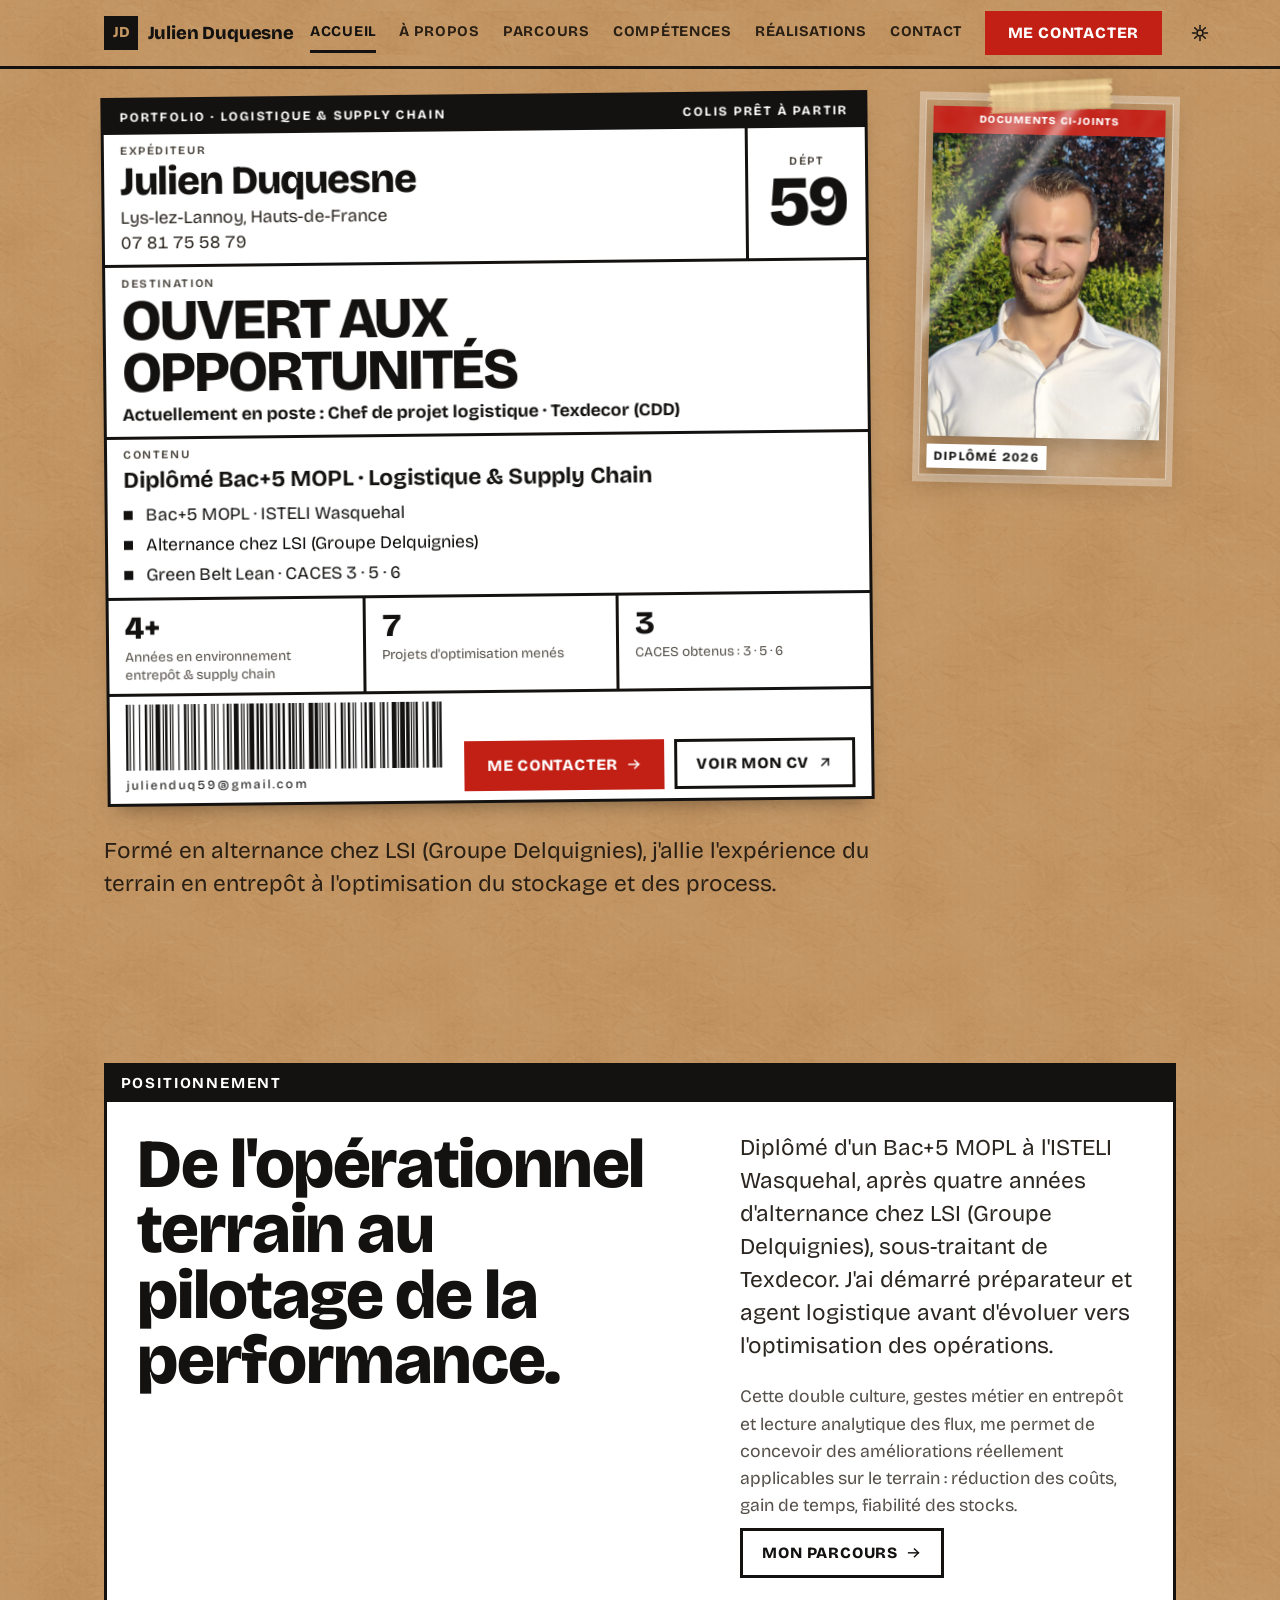
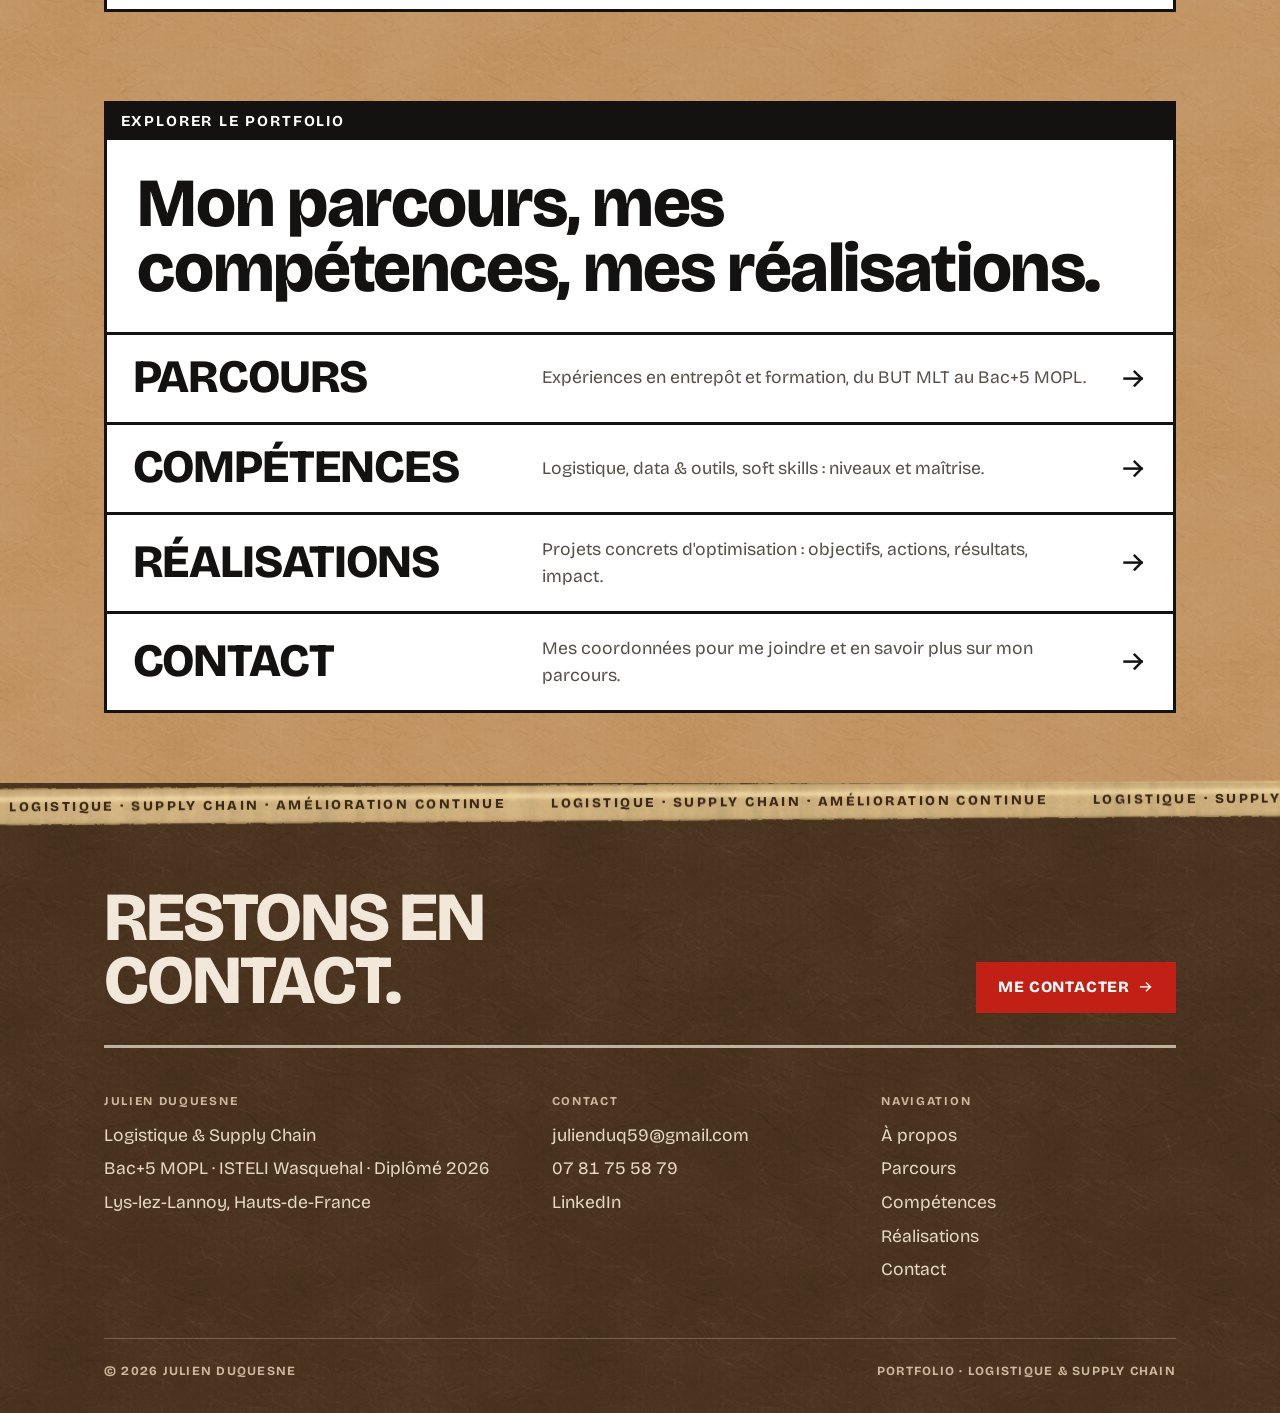
==== index.html @ 2afad587 "Force le rechargement du CSS et du JS pour la nouvelle version Co-Authored-By: Claude Opus 5.5 <nore" ====
<!DOCTYPE html>
<html lang="fr">
<head>
<meta charset="UTF-8" />
<meta name="viewport" content="width=device-width, initial-scale=1.0" />
<title>Julien Duquesne · Logistique & Supply Chain · Bac+5 MOPL</title>
<meta name="description" content="Portfolio de Julien Duquesne, diplômé Bac+5 MOPL en Logistique & Supply Chain. Optimisation des flux, des processus et de la performance logistique." />
<link rel="preload" href="assets/fonts/bricolage-grotesque-latin.woff2" as="font" type="font/woff2" crossorigin />
<link rel="icon" type="image/svg+xml" href="assets/favicon.svg" />
<meta property="og:type" content="website" />
<meta property="og:locale" content="fr_FR" />
<meta property="og:site_name" content="Julien Duquesne" />
<meta property="og:url" content="https://julienduq59.github.io/PortfolioDuquesneJulien/" />
<meta property="og:title" content="Julien Duquesne · Logistique & Supply Chain · Bac+5 MOPL" />
<meta property="og:description" content="Portfolio de Julien Duquesne, diplômé Bac+5 MOPL en Logistique & Supply Chain. Optimisation du stockage, des process et de la performance logistique." />
<meta property="og:image" content="https://julienduq59.github.io/PortfolioDuquesneJulien/assets/og-banner.png" />
<meta name="twitter:card" content="summary_large_image" />
<link rel="stylesheet" href="assets/styles.css?v=20261021" />
</head>
<body>

<template id="__bundler_thumbnail" data-bg-color="#262320">
  <svg viewBox="0 0 1200 800" xmlns="http://www.w3.org/2000/svg">
    <rect width="1200" height="800" fill="#262320" />
    <rect x="470" y="300" width="120" height="120" rx="10" fill="#c2673f" />
    <text x="530" y="392" font-family="Georgia, serif" font-size="78" fill="#262320" text-anchor="middle" font-weight="700">JD</text>
    <text x="620" y="392" font-family="Georgia, serif" font-size="86" fill="#f5f1ea" dominant-baseline="middle">Julien Duquesne</text>
    <text x="620" y="450" font-family="monospace" font-size="22" letter-spacing="6" fill="#c2673f">PORTFOLIO · SUPPLY CHAIN</text>
  </svg>
</template>

<header data-nav data-page="index"></header>

<!-- ===================== HERO : L'ÉTIQUETTE ===================== -->
<main data-screen-label="Accueil">
<section class="ship">
  <div class="container pad-top-nav">
    <div class="ship__stage">
      <div class="ship-label">
        <div class="ship-label__top"><span>Portfolio · Logistique &amp; Supply Chain</span><span>Colis prêt à partir</span></div>
        <div class="zone-row">
          <div class="zone">
            <p class="kicker kicker--plain">Expéditeur</p>
            <h1>Julien Duquesne</h1>
            <p class="from">Lys-lez-Lannoy, <span style="white-space:nowrap">Hauts-de-France</span><br><a href="tel:+33781755879">07 81 75 58 79</a></p>
          </div>
          <div class="zone route"><div><p class="kicker kicker--plain">Dépt</p><b>59</b></div></div>
        </div>
        <div class="zone">
          <p class="kicker kicker--plain">Destination</p>
          <p class="dest-big">Ouvert aux opportunités</p>
          <p class="dest-note">Actuellement en poste : Chef de projet logistique · Texdecor&nbsp;(CDD)</p>
        </div>
        <div class="zone">
          <p class="kicker kicker--plain">Contenu</p>
          <p class="ship-sub">Diplômé Bac+5 MOPL · Logistique &amp; Supply Chain</p>
          <ul class="contents">
            <li>Bac+5 MOPL · ISTELI Wasquehal</li>
            <li>Alternance chez LSI (Groupe Delquignies)</li>
            <li>Green Belt Lean · CACES 3 · 5 · 6</li>
          </ul>
        </div>
        <div class="zone-row zone-row--3">
          <div class="zone field"><b>4+</b><span>Années en environnement entrepôt &amp; supply chain</span></div>
          <div class="zone field"><b>7</b><span>Projets d'optimisation menés</span></div>
          <div class="zone field"><b>3</b><span>CACES obtenus&nbsp;:&nbsp;3&nbsp;·&nbsp;5&nbsp;·&nbsp;6</span></div>
        </div>
        <div class="zone code">
          <div><svg class="barcode" viewBox="0 0 79.8 18" preserveAspectRatio="none" role="img" aria-label="Code-barres Code 128 de l'adresse julienduq59@gmail.com"><path fill="currentColor" d="M0.00 0h0.60v18h-0.60zM0.90 0h0.30v18h-0.30zM1.80 0h0.30v18h-0.30zM3.30 0h0.30v18h-0.30zM4.80 0h0.60v18h-0.60zM6.00 0h0.30v18h-0.30zM6.60 0h0.30v18h-0.30zM7.50 0h1.20v18h-1.20zM9.30 0h0.30v18h-0.30zM9.90 0h0.60v18h-0.60zM11.10 0h0.30v18h-0.30zM11.70 0h0.30v18h-0.30zM13.20 0h0.30v18h-0.30zM14.70 0h0.60v18h-0.60zM15.60 0h0.30v18h-0.30zM16.50 0h0.30v18h-0.30zM17.10 0h0.60v18h-0.60zM18.30 0h0.30v18h-0.30zM19.80 0h0.60v18h-0.60zM21.60 0h0.30v18h-0.30zM22.20 0h0.30v18h-0.30zM23.10 0h0.30v18h-0.30zM24.60 0h0.30v18h-0.30zM25.50 0h0.60v18h-0.60zM26.40 0h0.30v18h-0.30zM27.30 0h1.20v18h-1.20zM29.10 0h0.30v18h-0.30zM29.70 0h0.30v18h-0.30zM30.60 0h0.30v18h-0.30zM31.20 0h1.20v18h-1.20zM33.00 0h0.60v18h-0.60zM33.90 0h0.90v18h-0.90zM35.40 0h0.30v18h-0.30zM36.30 0h0.90v18h-0.90zM37.80 0h0.30v18h-0.30zM38.40 0h0.60v18h-0.60zM39.60 0h0.60v18h-0.60zM41.10 0h0.60v18h-0.60zM42.00 0h0.60v18h-0.60zM42.90 0h0.30v18h-0.30zM43.80 0h0.60v18h-0.60zM44.70 0h0.30v18h-0.30zM46.20 0h1.20v18h-1.20zM47.70 0h0.90v18h-0.90zM48.90 0h0.30v18h-0.30zM49.50 0h0.30v18h-0.30zM50.40 0h0.30v18h-0.30zM51.00 0h0.60v18h-0.60zM52.80 0h0.30v18h-0.30zM54.30 0h0.60v18h-0.60zM55.20 0h0.30v18h-0.30zM56.10 0h0.60v18h-0.60zM57.30 0h0.30v18h-0.30zM57.90 0h0.30v18h-0.30zM59.40 0h0.30v18h-0.30zM60.30 0h0.60v18h-0.60zM61.50 0h0.90v18h-0.90zM62.70 0h0.30v18h-0.30zM64.20 0h0.30v18h-0.30zM64.80 0h0.60v18h-0.60zM66.00 0h0.30v18h-0.30zM67.20 0h1.20v18h-1.20zM68.70 0h0.30v18h-0.30zM69.30 0h1.20v18h-1.20zM70.80 0h0.90v18h-0.90zM72.00 0h0.30v18h-0.30zM72.60 0h0.30v18h-0.30zM73.20 0h0.60v18h-0.60zM75.00 0h0.30v18h-0.30zM75.90 0h0.60v18h-0.60zM77.40 0h0.90v18h-0.90zM78.60 0h0.30v18h-0.30zM79.20 0h0.60v18h-0.60z"/></svg><small><a href="mailto:julienduq59@gmail.com">julienduq59@gmail.com</a></small></div>
          <div class="code__actions">
            <a class="btn btn--primary" href="contact.html">Me contacter <span class="arrow">→</span></a>
            <a class="btn btn--ghost" href="assets/cv-julien-duquesne.pdf" target="_blank" rel="noopener" download="CV-Julien-Duquesne.pdf">Voir mon CV <span class="arrow">↗</span></a>
          </div>
        </div>
      </div>

      <figure class="pouch">
        <span class="pouch__tape" aria-hidden="true"></span>
        <image-slot id="photo-hero" shape="rect" src="assets/photo-julien.jpg"
          placeholder="Déposez votre photo professionnelle (portrait)"></image-slot>
        <figcaption>Diplômé 2026</figcaption>
      </figure>
    </div>

    <p class="ship__lede">
      Formé en alternance chez LSI (Groupe Delquignies), j'allie l'expérience du terrain
      en entrepôt à l'optimisation du stockage et des process.
    </p>
  </div>
</section>

<!-- ===================== POSITIONNEMENT ===================== -->
<section class="section">
  <div class="container">
    <div class="sheet">
    <p class="kicker">Positionnement</p>
    <div class="sheet__body grid-2 grid-2--asym" style="align-items:start;">
      <div>
        <h2 class="h2" style="max-width:16ch;">De l'opérationnel terrain au pilotage de la performance.</h2>
      </div>
      <div class="stack">
        <p class="lede">
          Diplômé d'un Bac+5 MOPL à l'ISTELI Wasquehal, après quatre années d'alternance chez LSI
          (Groupe Delquignies), sous-traitant de Texdecor. J'ai démarré préparateur et agent logistique
          avant d'évoluer vers l'optimisation des opérations.
        </p>
        <p class="muted">
          Cette double culture, gestes métier en entrepôt et lecture analytique des flux, me permet
          de concevoir des améliorations réellement applicables sur le terrain : réduction des coûts,
          gain de temps, fiabilité des stocks.
        </p>
        <a class="btn btn--ghost" href="a-propos.html" style="margin-top:0.5rem;">Mon parcours <span class="arrow">→</span></a>
      </div>
    </div>
    </div>
  </div>
</section>

<!-- ===================== DESTINATIONS ===================== -->
<section class="section" style="padding-top:0;">
  <div class="container">
    <div class="sheet">
    <p class="kicker">Explorer le portfolio</p>
    <div class="sheet__body">
      <h2 class="h2">Mon parcours, mes compétences, mes réalisations.</h2>
    </div>
    <nav class="dest-list" aria-label="Pages du portfolio">
      <a class="dest-row" href="parcours.html">
        <h3>Parcours</h3>
        <p>Expériences en entrepôt et formation, du BUT MLT au Bac+5 MOPL.</p>
        <span class="arrow">→</span>
      </a>
      <a class="dest-row" href="competences.html">
        <h3>Compétences</h3>
        <p>Logistique, data &amp; outils, soft skills : niveaux et maîtrise.</p>
        <span class="arrow">→</span>
      </a>
      <a class="dest-row" href="realisations.html">
        <h3>Réalisations</h3>
        <p>Projets concrets d'optimisation : objectifs, actions, résultats, impact.</p>
        <span class="arrow">→</span>
      </a>
      <a class="dest-row" href="contact.html">
        <h3>Contact</h3>
        <p>Mes coordonnées pour me joindre et en savoir plus sur mon parcours.</p>
        <span class="arrow">→</span>
      </a>
    </nav>
    </div>
  </div>
</section>
</main>

<footer data-footer></footer>

<script src="assets/image-slot.js?v=20261021"></script>
<script src="assets/site.js?v=20261021"></script>
</body>
</html>
---- assets/styles.css ----
/* =================================================================
   PORTFOLIO — JULIEN DUQUESNE
   Monde : l'étiquette d'expédition. Chaque page est une étiquette
   logistique collée sur du carton kraft : papier blanc, bord noir 3px,
   zones réglées, clés de champ en petites capitales, valeurs très grasses.
   Rouge d'expédition réservé à l'action. Thème sombre : le même carton
   sous l'éclairage de nuit ; les étiquettes restent du papier blanc.
   Typo : Bricolage Grotesque (auto-hébergée).
   ================================================================= */

@font-face {
  font-family: "Bricolage Grotesque";
  src: url("fonts/bricolage-grotesque-latin.woff2") format("woff2");
  font-weight: 400 800; font-style: normal; font-display: swap;
}

/* ---------- Jetons ---------- */
:root {
  /* Carton */
  --kraft:      #C29563;
  --kraft-2:    #B3844F;
  --kraft-deep: #4A3420;
  /* Papier de l'étiquette */
  --label:      #FFFFFF;
  /* Encre et texte, sur le carton par défaut */
  --ground:     var(--kraft);
  --ink:        #141210;
  --ink-soft:   #2A1F14;
  --muted:      #2A1F14;
  --line:       #141210;
  --line-soft:  rgb(20 18 16 / 0.28);
  --accent:     #141210;
  /* Action */
  --red:        #C21F15;
  --red-hover:  #9E170F;
  --on-red:     #FFFFFF;

  --font: "Bricolage Grotesque", "Helvetica Neue", Arial, sans-serif;
  --font-display: var(--font);
  --font-sans: var(--font);
  --font-mono: var(--font);

  --step--1: clamp(0.82rem, 0.8rem + 0.1vw, 0.9rem);
  --step-0:  clamp(1rem, 0.96rem + 0.2vw, 1.1rem);
  --step-1:  clamp(1.18rem, 1.08rem + 0.5vw, 1.42rem);
  --step-2:  clamp(1.45rem, 1.25rem + 1vw, 2rem);
  --step-3:  clamp(1.9rem, 1.5rem + 2vw, 2.9rem);
  --step-4:  clamp(2.4rem, 1.7rem + 3.4vw, 4.3rem);
  --step-5:  clamp(2.8rem, 1.8rem + 5vw, 5.8rem);

  --rule: 3px;
  --radius: 2px;
  --maxw: 1200px;
  --gutter: clamp(1.1rem, 5vw, 4rem);
  --nav-h: 66px;

  /* Alias utilisés par les styles en ligne des pages */
  --paper: var(--ground);
  --paper-2: var(--kraft-2);
  --surface: var(--label);
  --dark-bg: var(--kraft-deep);
  --dark-ink: #F2E8DA;
  --dark-muted: #CBB89D;
  --dark-line: rgb(242 232 218 / 0.45);
}

/* Carton foncé : bandes sombres, pied de page, thème sombre */
:root[data-theme="dark"],
.section--dark,
.footer {
  --ground:    var(--kraft-deep);
  --ink:       #F2E8DA;
  --ink-soft:  #E6D8C3;
  --muted:     #CBB89D;
  --line:      rgb(242 232 218 / 0.7);
  --line-soft: rgb(242 232 218 / 0.25);
  --accent:    #F2E8DA;
  --paper: var(--ground);
}
:root[data-theme="dark"] { --kraft: #2A2016; --kraft-2: #231A11; --kraft-deep: #17110B; --ground: var(--kraft); }

/* Papier : tout ce qui est une étiquette reprend l'encre noire, quel que soit le carton */
.card, .ship-label, .xp, .timeline, .dest-list, .label-table, .page-label, .copy-btn {
  --ink:       #141210;
  --ink-soft:  #2B2620;
  --muted:     #555049;
  --line:      #141210;
  --line-soft: rgb(20 18 16 / 0.22);
  --accent:    var(--red);
  color: var(--ink);
}

/* ---------- Base ---------- */
*, *::before, *::after { box-sizing: border-box; }
* { margin: 0; }
html { -webkit-text-size-adjust: 100%; scroll-behavior: smooth; overflow-x: clip; }
body {
  font-family: var(--font);
  font-size: var(--step-0);
  line-height: 1.55;
  color: var(--ink);
  background: url("materiaux/kraft-fibres.png") 0 0 / 512px 512px, var(--ground);
  background-blend-mode: soft-light;
  -webkit-font-smoothing: antialiased;
  font-variant-numeric: tabular-nums;
}
img, svg, video { display: block; max-width: 100%; }
a { color: inherit; text-decoration: none; text-underline-offset: 0.18em; }
button { font: inherit; cursor: pointer; background: none; border: 0; color: inherit; padding: 0; }
ul, ol { list-style: none; padding: 0; }
::selection { background: #141210; color: #FFFFFF; }
.sr-only { position: absolute; width: 1px; height: 1px; padding: 0; margin: -1px; overflow: hidden; clip: rect(0 0 0 0); white-space: nowrap; border: 0; }

.skip-link {
  position: fixed; top: 1rem; left: 1rem; z-index: 9999;
  transform: translateY(calc(-100% - 2rem));
  background: var(--red); color: var(--on-red); font-weight: 700; letter-spacing: 0.04em; text-transform: uppercase;
  padding: 0.6em 1.2em; transition: transform .2s;
}
.skip-link:focus { transform: none; }

/* ---------- Mise en page ---------- */
.container { width: 100%; max-width: var(--maxw); margin-inline: auto; padding-inline: var(--gutter); }
.section { padding-block: clamp(3rem, 7vw, 6rem); }
.section--tight { padding-block: clamp(2rem, 4vw, 3rem); }
.section--dark, .footer, .nav, .nav__links {
  background: url("materiaux/kraft-fibres.png") 0 0 / 512px 512px, var(--ground);
  background-blend-mode: soft-light;
}
.section--dark { color: var(--ink); }
.pad-top-nav { padding-top: calc(var(--nav-h) + clamp(1.2rem, 3vw, 2.4rem)); }
.grid-2 { display: grid; grid-template-columns: 1fr 1fr; gap: clamp(1.6rem, 4.5vw, 4rem); }
.grid-2--asym { grid-template-columns: 1.15fr 0.85fr; }
.grid-3 { display: grid; grid-template-columns: repeat(3, 1fr); gap: 1.4rem; }
.grid-4 { display: grid; grid-template-columns: repeat(4, 1fr); gap: 1.2rem; }
@media (max-width: 980px) { .grid-4 { grid-template-columns: repeat(2, 1fr); } }
@media (max-width: 880px) { .grid-2, .grid-2--asym { grid-template-columns: 1fr; } }
@media (max-width: 820px) { .grid-3 { grid-template-columns: 1fr; } }
@media (max-width: 560px) { .grid-4 { grid-template-columns: 1fr; } }
.stack > * + * { margin-top: 1.3rem; }
.stack-sm > * + * { margin-top: 0.85rem; }
.eyebrow-row { display: flex; align-items: center; gap: 1rem; flex-wrap: wrap; }
.divider { height: var(--rule); background: var(--line); border: 0; }
.card-grid { display: grid; gap: 1.2rem; }
.card-grid--2 { grid-template-columns: repeat(2, 1fr); }
.card-grid--3 { grid-template-columns: repeat(3, 1fr); }
@media (max-width: 820px) { .card-grid--3 { grid-template-columns: 1fr; } }
@media (max-width: 680px) { .card-grid--2 { grid-template-columns: 1fr; } }
.project-split { display: grid; grid-template-columns: 1.25fr 0.75fr; gap: clamp(1.6rem, 4vw, 2.8rem); margin-top: 1.6rem; align-items: start; }
@media (max-width: 760px) { .project-split { grid-template-columns: 1fr; } }

/* ---------- Typographie ---------- */
h1, h2, h3, h4 { font-family: var(--font); font-weight: 800; line-height: 0.98; letter-spacing: -0.02em; text-wrap: balance; }
.display { font-size: var(--step-5); text-transform: uppercase; line-height: 0.9; letter-spacing: -0.03em; }
.h2 { font-size: var(--step-4); line-height: 0.95; }
.h3 { font-size: var(--step-3); }
.h4 { font-size: var(--step-2); line-height: 1.05; letter-spacing: -0.015em; }
.lede { font-size: var(--step-1); line-height: 1.45; color: var(--ink-soft); max-width: 56ch; }
.muted { color: var(--muted); }
p { max-width: 70ch; }
.serif-num { font-family: var(--font); }
.ghost-word { display: none !important; }

/* Bandeau d'étiquette : barre noire pleine largeur (« PRIORITAIRE »), libellé en capitales blanches */
.kicker {
  display: flex; align-items: center; justify-content: space-between; gap: 0.3rem 1.2rem; flex-wrap: wrap;
  width: 100%; max-width: none;
  background: #141210; color: #FFFFFF;
  padding: 0.5rem 0.85rem;
  margin-bottom: clamp(1.4rem, 3vw, 2.1rem);
  font-weight: 700; font-size: 0.95rem; letter-spacing: 0.12em; text-transform: uppercase; line-height: 1.3;
}
.kicker strong { font-weight: 800; }
.kicker span { font-weight: 600; font-size: 0.85em; opacity: 0.85; }
:root[data-theme="dark"] .kicker:not(.kicker--plain), .section--dark .kicker:not(.kicker--plain), .footer .kicker { background: #F2E8DA; color: #141210; }
/* Clé de champ : petites capitales grises, comme « EXPÉDITEUR » sur une étiquette */
.kicker--plain {
  display: block; width: auto; background: none !important; color: var(--muted) !important;
  padding: 0; margin-bottom: 0.25rem;
  font-size: 0.72rem; font-weight: 700; letter-spacing: 0.14em;
}
.section-head { display: flex; flex-direction: column; gap: 0.9rem; margin-bottom: clamp(2rem, 4.5vw, 3.2rem); }
.section-head .h2 { max-width: 20ch; }
.section-head > .kicker:only-child { margin-bottom: 0; }

/* Étiquette de section : papier blanc, bord noir, barre d'en-tête, zones réglées */
.sheet {
  --pad: clamp(1.1rem, 2.8vw, 1.9rem);
  --ink: #141210; --ink-soft: #2B2620; --muted: #555049; --line: #141210; --line-soft: rgb(20 18 16 / 0.22); --accent: var(--red);
  background: var(--label); color: var(--ink); border: var(--rule) solid #141210;
}
.sheet > .kicker { margin: 0; background: #141210 !important; color: #FFFFFF !important; }
.sheet__body { padding: var(--pad); }
.sheet > .dest-list, .sheet > .timeline { border: 0; border-top: var(--rule) solid #141210; }
.sheet__cells { gap: var(--rule) !important; background: #141210; border-top: var(--rule) solid #141210; }
.sheet__cells > .card { border: 0 !important; }
.sheet__foot { display: flex; align-items: center; justify-content: space-between; flex-wrap: wrap; gap: 1rem; padding: var(--pad); border-top: var(--rule) solid #141210; }
/* Grille d'étiquette : cellules séparées par des filets, sans espaces */
.sheet-grid { gap: var(--rule) !important; background: #141210; border: var(--rule) solid #141210; }
.sheet-grid > .card { border: 0 !important; }
.sheet .muted, .sheet .lede { color: var(--muted); }
.sheet .lede { color: var(--ink-soft); }
.sheet .chip--accent { background: #141210 !important; color: #FFFFFF !important; border-color: #141210 !important; }
.sheet .lvl i { border-color: #141210; }
.sheet .lvl i.on { background: #141210; }

/* En-tête de page : une étiquette avec le titre */
.page-label {
  background: var(--label); border: var(--rule) solid var(--line);
  padding: clamp(1rem, 2.6vw, 1.6rem) clamp(1rem, 2.6vw, 1.8rem);
  max-width: 54rem;
}
.page-label .display { margin-top: 0 !important; max-width: none !important; }
.page-label .lede { margin-top: 0.9rem !important; padding-top: 0.9rem; border-top: var(--rule) solid var(--line); max-width: none; }
section.section.pad-top-nav { padding-bottom: clamp(1.6rem, 4vw, 2.6rem); }
section.section.pad-top-nav + .section { padding-top: clamp(1.4rem, 3.5vw, 2.6rem) !important; }

/* ---------- Boutons ---------- */
.btn {
  display: inline-flex; align-items: center; justify-content: center; gap: 0.5em;
  min-height: 48px; padding: 0.65em 1.25em;
  font-weight: 800; font-size: 0.98rem; letter-spacing: 0.05em; text-transform: uppercase;
  border: var(--rule) solid transparent; border-radius: 0; white-space: nowrap;
  transition: background .18s, color .18s, border-color .18s;
}
.btn--primary { background: var(--red); border-color: var(--red); color: var(--on-red); }
.btn--primary:hover { background: var(--red-hover); border-color: var(--red-hover); }
.btn--ghost { border-color: var(--ink); color: var(--ink); background: transparent; }
.btn--ghost:hover { background: var(--ink); color: var(--ground); }
.card .btn--ghost:hover, .ship-label .btn--ghost:hover { color: #FFFFFF; }
.arrow { display: inline-flex; }
.arrow svg { width: 1em; height: 1em; transition: transform .18s; }
.btn:hover .arrow svg, a:hover > .arrow svg { transform: translateX(3px); }

/* ---------- Navigation ---------- */
.nav { position: fixed; inset: 0 0 auto 0; z-index: 100; border-bottom: var(--rule) solid var(--line); }
.nav__inner { display: flex; align-items: center; justify-content: space-between; gap: 1rem; height: var(--nav-h); }
.nav__brand { display: flex; align-items: center; gap: 0.6rem; font-weight: 800; font-size: 1.15rem; letter-spacing: -0.01em; white-space: nowrap; min-height: 44px; }
.nav__brand .mark { width: 34px; height: 34px; display: grid; place-items: center; background: var(--ink); color: var(--ground); font-weight: 800; font-size: 0.95rem; letter-spacing: 0; }
.nav__links { display: flex; align-items: center; gap: clamp(0.8rem, 1.8vw, 1.7rem); }
.nav__link { white-space: nowrap; font-weight: 700; font-size: 0.92rem; letter-spacing: 0.05em; text-transform: uppercase; padding: 0.45rem 0; border-bottom: var(--rule) solid transparent; color: var(--ink-soft); }
.nav__link:hover { color: var(--ink); border-bottom-color: var(--line-soft); }
.nav__link.is-active { color: var(--ink); border-bottom-color: var(--ink); }
.nav__cta { min-height: 42px; padding-block: 0.45em; }
.nav__actions { display: flex; align-items: center; gap: 0.3rem; }
.nav__theme-toggle { width: 44px; height: 44px; display: grid; place-items: center; color: var(--ink); position: relative; }
.nav__theme-toggle:hover { background: var(--line-soft); }
.nav__theme-toggle .icon-sun, .nav__theme-toggle .icon-moon { position: absolute; }
.nav__theme-toggle .icon-moon { opacity: 0; }
.nav__theme-toggle.is-dark .icon-sun { opacity: 0; }
.nav__theme-toggle.is-dark .icon-moon { opacity: 1; }
.nav__burger { display: none; width: 44px; height: 44px; align-items: center; justify-content: center; flex-direction: column; gap: 5px; }
.nav__burger span { width: 22px; height: 3px; background: var(--ink); transition: transform .2s, opacity .2s; }
.nav.is-open .nav__burger span:nth-child(1) { transform: translateY(8px) rotate(45deg); }
.nav.is-open .nav__burger span:nth-child(2) { opacity: 0; }
.nav.is-open .nav__burger span:nth-child(3) { transform: translateY(-8px) rotate(-45deg); }
@media (max-width: 1024px) {
  .nav__burger { display: flex; }
  .nav__links {
    position: fixed; inset: var(--nav-h) 0 auto 0;
    flex-direction: column; align-items: stretch; gap: 0;
    border-bottom: var(--rule) solid var(--line);
    padding: 0.3rem var(--gutter) 1.4rem;
    max-height: calc(100vh - var(--nav-h)); overflow-y: auto;
    opacity: 0; visibility: hidden; transform: translateY(-6px);
    transition: opacity .2s, transform .2s, visibility 0s .2s;
  }
  .nav.is-open .nav__links { opacity: 1; visibility: visible; transform: none; transition: opacity .2s, transform .2s; }
  .nav__link { font-size: 1.35rem; letter-spacing: 0.02em; padding: 0.8rem 0; border-bottom: 1px solid var(--line-soft); }
  .nav__link.is-active { border-bottom: var(--rule) solid var(--ink); }
  .nav__cta { margin-top: 1rem; }
}

/* ---------- Étiquette d'accueil ---------- */
.ship .pad-top-nav { padding-top: calc(var(--nav-h) + clamp(0.9rem, 2.2vw, 1.8rem)); }
.ship { padding-bottom: clamp(2.4rem, 6vw, 4.5rem); }
.ship__stage { display: grid; grid-template-columns: minmax(0, 1fr) clamp(200px, 22vw, 260px); gap: clamp(1.4rem, 3.5vw, 2.8rem); align-items: start; }
@media (max-width: 860px) { .ship__stage { grid-template-columns: 1fr; } }
.ship-label {
  background: var(--label); border: var(--rule) solid var(--line);
  transform: rotate(-0.6deg);
  box-shadow: 0 12px 18px -10px rgb(0 0 0 / 0.35);
  animation: label-apply .55s cubic-bezier(.16, 1, .3, 1) both;
}
@keyframes label-apply { from { transform: translateY(-10px) rotate(-2.4deg); box-shadow: 0 26px 30px -14px rgb(0 0 0 / 0.4); } }
.ship-label__top { display: flex; justify-content: space-between; gap: 0.6rem 1rem; flex-wrap: wrap; text-wrap: balance; background: #141210; color: #FFFFFF; padding: 0.45rem 1rem; font-weight: 700; font-size: 0.8rem; letter-spacing: 0.14em; text-transform: uppercase; }
.zone { padding: 0.55rem 1rem; border-bottom: var(--rule) solid var(--line); min-width: 0; }
.zone:last-child { border-bottom: 0; }
.zone-row { display: grid; grid-template-columns: minmax(0, 1fr) auto; border-bottom: var(--rule) solid var(--line); }
.zone-row > .zone { border-bottom: 0; }
.zone-row > .zone + .zone { border-left: var(--rule) solid var(--line); }
.zone-row--3 { grid-template-columns: repeat(3, minmax(0, 1fr)); }
.ship-label h1 { font-size: clamp(1.6rem, 1.1rem + 2vw, 2.5rem); letter-spacing: -0.025em; }
.ship-label .from { margin-top: 0.3rem; color: var(--ink-soft); line-height: 1.4; }
.ship-label .from a:hover { text-decoration: underline; }
.route { display: grid; place-items: center; text-align: center; min-width: 7.5rem; }
.route b { display: block; font-size: clamp(2.8rem, 2rem + 3vw, 4.4rem); font-weight: 800; line-height: 0.85; letter-spacing: -0.04em; }
.dest-big { font-size: clamp(2.1rem, 1.1rem + 3.2vw, 3.6rem); font-weight: 800; line-height: 0.9; letter-spacing: -0.035em; text-transform: uppercase; margin-top: 0.2rem; max-width: none; text-wrap: balance; }
.dest-note { margin-top: 0.35rem; font-weight: 700; font-size: var(--step-0); line-height: 1.3; max-width: none; }
.ship-sub { font-weight: 700; font-size: var(--step-1); line-height: 1.25; max-width: none; }
.contents { margin-top: 0.4rem; display: grid; gap: 0.15rem; }
.contents li { display: grid; grid-template-columns: 0.9rem minmax(0, 1fr); align-items: baseline; gap: 0.5rem; }
.contents li::before { content: ""; width: 0.55rem; height: 0.55rem; background: #141210; transform: translateY(-0.05rem); }
.field b { display: block; font-size: var(--step-2); font-weight: 800; line-height: 1; letter-spacing: -0.03em; margin-top: 0.2rem; }
.field span { display: block; text-wrap: balance; font-size: 0.85rem; line-height: 1.3; color: var(--muted); margin-top: 0.3rem; }
.code { display: grid; grid-template-columns: minmax(0, 1fr) auto; gap: 1rem 1.4rem; align-items: end; }
.barcode { width: 100%; max-width: 340px; height: 66px; color: #141210; }
.code small { display: block; font-size: 0.78rem; letter-spacing: 0.16em; margin-top: 0.3rem; }
.code__actions { display: flex; flex-wrap: wrap; gap: 0.6rem; }
@media (max-width: 640px) {
  .zone { padding: 0.65rem 0.8rem; }
  .route { min-width: 4.6rem; }
  .route b { font-size: 2.6rem; }
  .field b { font-size: 1.6rem; }
  .field span { font-size: 0.72rem; }
  .ship-label__top span + span { display: none; }
  .ship-label__top { letter-spacing: 0.08em; font-size: 0.72rem; }
  .ship-label { display: flex; flex-direction: column; }
  .ship-label > .ship-label__top { order: 0; }
  .ship-label > .zone-row:not(.zone-row--3) { order: 1; }
  .ship-label > .zone:has(.dest-big) { order: 2; }
  .ship-label > .code { order: 3; border-bottom: var(--rule) solid var(--line); }
  .ship-label > .zone:has(.contents) { order: 4; }
  .ship-label > .zone-row--3 { order: 5; border-bottom: 0; }
  .code { grid-template-columns: 1fr; }
  .barcode { height: 48px; }
}
.ship__lede { margin-top: clamp(1.4rem, 3vw, 2rem); font-size: var(--step-1); line-height: 1.45; color: var(--ink-soft); max-width: 52ch; }

/* Pochette transparente « Documents ci-joints » */
.pouch {
  position: relative; transform: rotate(1.2deg);
  padding: 2.1rem 0.85rem 0.85rem;
  filter: drop-shadow(0 8px 10px rgb(0 0 0 / 0.28));
}
/* film plastique transparent posé par-dessus la photo */
.pouch::after { content: ""; position: absolute; inset: 0; z-index: 2; pointer-events: none; background: url("materiaux/pochette.png") center / 100% 100% no-repeat; }
/* morceau d'adhésif qui tient la pochette sur le carton */
.pouch__tape { position: absolute; z-index: 3; top: -14px; left: 50%; width: 130px; height: 32px; margin-left: -65px; transform: rotate(-4deg); background: url("materiaux/adhesif.png") center / 100% 100% no-repeat; pointer-events: none; }
.pouch::before { content: "Documents ci-joints"; position: absolute; z-index: 1; inset: 0.85rem 0.85rem auto; padding: 0.35rem 0; text-align: center; background: var(--red); color: #FFFFFF; font-size: 0.66rem; font-weight: 800; letter-spacing: 0.1em; text-transform: uppercase; white-space: nowrap; }
.pouch image-slot { display: block; width: 100%; aspect-ratio: 3 / 4; height: auto !important; }
.pouch figcaption { display: inline-block; margin-top: 0.5rem; background: #FFFFFF; padding: 0.15rem 0.45rem; font-size: 0.78rem; font-weight: 800; letter-spacing: 0.1em; text-transform: uppercase; color: #141210; }
@media (max-width: 860px) { .pouch { max-width: 280px; } }

/* ---------- Bordereau (liste des destinations) ---------- */
.dest-list { background: var(--label); border: var(--rule) solid var(--line); }
.dest-row {
  display: grid; grid-template-columns: minmax(0, 0.9fr) minmax(0, 1.3fr) auto; gap: 0.6rem 1.8rem; align-items: center;
  padding: clamp(0.9rem, 2.2vw, 1.3rem) clamp(1rem, 2.4vw, 1.6rem);
  border-bottom: var(--rule) solid var(--line); transition: background .15s;
}
.dest-row:last-child { border-bottom: 0; }
.dest-row h3 { font-size: var(--step-3); text-transform: uppercase; letter-spacing: -0.025em; }
.dest-row p { color: var(--muted); }
.dest-row .arrow svg { width: 1.7rem; height: 1.7rem; }
.dest-row:hover { background: #F4EEE4; }
.dest-row:hover h3 { color: var(--red); }
@media (max-width: 680px) { .dest-row { grid-template-columns: 1fr auto; } .dest-row p { grid-column: 1 / -1; grid-row: 2; } }

/* ---------- Étiquettes de contenu (cartes) ---------- */
.card {
  background: var(--label) !important;
  border: var(--rule) solid var(--line) !important;
  border-radius: 0;
  padding: clamp(1.1rem, 2.6vw, 1.7rem) !important;
}
.card--hover { transition: transform .15s; }
.card--hover:hover { transform: translateY(-2px); }
.card--hover:hover h3 { color: var(--red); }

/* ---------- Bordereaux d'expérience (parcours) ---------- */
.xp-board { display: grid; gap: clamp(1rem, 2.4vw, 1.6rem); }
.xp { background: var(--label); border: var(--rule) solid var(--line); }
.xp__row {
  display: grid; grid-template-columns: auto minmax(0, 1fr) auto; gap: 0.6rem clamp(1rem, 2.6vw, 1.8rem); align-items: center;
  padding: clamp(0.9rem, 2.2vw, 1.3rem) clamp(1rem, 2.4vw, 1.6rem);
  border-bottom: var(--rule) solid var(--line);
}
.xp__title { font-size: var(--step-3); text-transform: uppercase; letter-spacing: -0.025em; line-height: 0.95; }
.xp__via { font-weight: 700; font-size: 0.95rem; letter-spacing: 0.06em; text-transform: uppercase; color: var(--muted); margin-top: 0.35rem; }
.xp__detail { padding: clamp(0.9rem, 2.2vw, 1.3rem) clamp(1rem, 2.4vw, 1.6rem) clamp(1rem, 2.4vw, 1.5rem); }
.xp__list { margin-top: 0.5rem; display: grid; gap: 0.5rem; max-width: 76ch; }
.xp__list li, .xp__text { color: var(--ink-soft); }
@media (max-width: 760px) { .xp__row { grid-template-columns: 1fr auto; } .xp__row .xp__dest { grid-column: 1 / -1; grid-row: 2; } }
/* Type de contrat : service de transport, couleur constante */
.line-badge { font-weight: 800; font-size: 0.85rem; letter-spacing: 0.08em; text-transform: uppercase; padding: 0.35rem 0.7rem; white-space: nowrap; justify-self: end; }
.line-badge { border: 2px solid #141210; }
.line-badge--cdd { background: #141210; color: #FFFFFF; }
.line-badge--alternance { background: #FFFFFF; color: #141210; }
.line-badge--stage { background: #C29563; color: #141210; }
.line-badge--interim { background: #FFFFFF; color: #141210; border-style: dashed; }
.xp__row:last-child { border-bottom: 0; }

/* ---------- Bordereau de formation (frise) ---------- */
.timeline { background: var(--label); border: var(--rule) solid var(--line); }
.tl-item {
  display: grid; grid-template-columns: 10rem minmax(0, 1fr); column-gap: clamp(1rem, 2.6vw, 1.8rem);
  padding: clamp(0.9rem, 2.2vw, 1.3rem) clamp(1rem, 2.4vw, 1.6rem);
  border-bottom: var(--rule) solid var(--line);
}
.tl-item:last-child { border-bottom: 0; }
.tl-item > * { grid-column: 2; }
.tl-item > .tl-date { grid-column: 1; grid-row: 1 / span 6; align-self: start; }
@media (max-width: 640px) { .tl-item { grid-template-columns: 1fr; } .tl-item > .tl-date { grid-row: auto; justify-self: start; margin-bottom: 0.45rem; } }
.tl-date {
  display: inline-block; justify-self: start; white-space: nowrap;
  background: #141210; color: #FFFFFF;
  font-weight: 800; font-size: 0.92rem; letter-spacing: 0.06em; text-transform: uppercase; line-height: 1.3;
  padding: 0.3rem 0.6rem;
}
.tl-title { font-size: var(--step-2); }
.tl-org { font-weight: 700; font-size: 0.95rem; letter-spacing: 0.06em; text-transform: uppercase; color: var(--muted); margin-top: 0.3rem; }
.tl-body { margin-top: 0.55rem; color: var(--ink-soft); max-width: 64ch; }
.tl-tags { display: flex; flex-wrap: wrap; gap: 0.4rem; margin-top: 0.9rem; }
.tl-item .btn { justify-self: start; }

/* ---------- Mentions (pastilles) ---------- */
.chip {
  display: inline-flex; align-items: center;
  font-weight: 700; font-size: 0.8rem; letter-spacing: 0.06em; text-transform: uppercase; line-height: 1.2;
  padding: 0.28em 0.55em; border: 2px solid var(--ink); color: var(--ink); background: transparent;
}
.chip--accent { background: var(--ink); color: var(--label); }
:root[data-theme="dark"] .chip--accent, .section--dark .chip--accent { color: var(--ground); }
:is(.card, .xp, .timeline) .chip--accent { background: #141210 !important; color: #FFFFFF !important; border-color: #141210 !important; }

/* ---------- Chiffres ---------- */
.kpi { display: flex; align-items: center; gap: 1rem; }
.kpi__num { display: inline-flex; align-items: baseline; font-weight: 800; font-size: var(--step-4); line-height: 1; letter-spacing: -0.04em; color: var(--ink); }
.kpi__num .suffix { font-size: 0.55em; margin-left: 0.05em; }
.kpi__label { font-weight: 700; font-size: 0.9rem; letter-spacing: 0.06em; text-transform: uppercase; color: var(--muted); max-width: 22ch; line-height: 1.25; }

/* ---------- Compétences : cases à cocher du bordereau ---------- */
.skill-cat { display: grid; grid-template-columns: repeat(3, 1fr); gap: clamp(1rem, 2.4vw, 1.6rem); }
@media (max-width: 900px) { .skill-cat { grid-template-columns: 1fr; } }
.domain-head { display: block; margin: calc(-1 * clamp(1.1rem, 2.6vw, 1.7rem)) calc(-1 * clamp(1.1rem, 2.6vw, 1.7rem)) 0.9rem; padding: 0.7rem clamp(1.1rem, 2.6vw, 1.7rem); border-bottom: var(--rule) solid var(--line); }
.domain-head .num { display: none; }
.domain-head h2 { font-size: var(--step-2); text-transform: uppercase; letter-spacing: -0.02em; }
.skill-line { display: flex; align-items: center; justify-content: space-between; gap: 1rem; padding: 0.65rem 0; border-bottom: 1px solid var(--line-soft); }
.skill-line:last-child { border-bottom: 0; padding-bottom: 0; }
.skill-line__name { font-weight: 600; }
.lvl { display: inline-flex; gap: 3px; flex: 0 0 auto; }
.lvl i { width: 13px; height: 13px; border: 2px solid var(--ink); }
.lvl i.on { background: var(--ink); }
.tool-group { margin-bottom: 1.4rem; }
.tool-group:last-child { margin-bottom: 0; }
.tool-group > span { display: block; font-weight: 700; font-size: 0.75rem; letter-spacing: 0.14em; text-transform: uppercase; color: var(--muted); margin-bottom: 0.5rem; }

/* ---------- Contact ---------- */
.contact-split { display: grid; grid-template-columns: 1.1fr 0.9fr; }
@media (max-width: 720px) { .contact-split { grid-template-columns: 1fr; } }
.contact-row { display: flex; flex-direction: column; gap: 0.2rem; padding: 1rem 0; border-bottom: var(--rule) solid var(--line); }
.contact-row:first-child { padding-top: 0; }
.contact-row:last-child { border-bottom: 0; padding-bottom: 0; }
.contact-row__label { font-weight: 700; font-size: 0.72rem; letter-spacing: 0.14em; text-transform: uppercase; color: var(--muted); }
.contact-row__value { font-weight: 800; font-size: var(--step-2); line-height: 1.05; letter-spacing: -0.02em; }
a.contact-row:hover .contact-row__value { color: var(--red); }
.contact-copywrap { position: relative; }
.contact-copywrap > .contact-row { padding-right: 3.4rem; }
.contact-copywrap:not(:first-child) > .contact-row { padding-top: 1rem; }
.contact-copywrap .copy-btn { position: absolute; right: 0; top: calc(50% - 22px); }
.contact-copywrap:first-child .copy-btn { top: calc(50% - 22px - 0.5rem); }
@media (max-width: 480px) { .contact-copywrap .contact-row__value { font-size: var(--step-1); } }
.copy-btn { width: 44px; height: 44px; display: inline-grid; place-items: center; border: 2px solid #141210; color: #141210; position: relative; transition: background .15s, color .15s; }
.copy-btn:hover, .copy-btn.is-copied { background: #141210; color: #FFFFFF; }
.copy-btn.is-copied::after { content: "Copié"; position: absolute; right: calc(100% + 8px); top: 50%; transform: translateY(-50%); background: #141210; color: #FFFFFF; font-weight: 700; font-size: 0.75rem; letter-spacing: 0.1em; text-transform: uppercase; padding: 0.15rem 0.45rem; white-space: nowrap; }
.contact-action { --pad: clamp(1.4rem, 3vw, 2.4rem); background: var(--red); color: #FFFFFF; --ink: #FFFFFF; --muted: #FFFFFF; display: flex; flex-direction: column; justify-content: space-between; gap: 2rem; padding: var(--pad); }
.contact-action > div:first-child > .kicker:first-child { margin: calc(-1 * var(--pad)) calc(-1 * var(--pad)) 1rem; width: auto; background: #141210; color: #FFFFFF; }
.contact-action .btn--primary { background: #FFFFFF; border-color: #FFFFFF; color: var(--red); }
.contact-action .btn--primary:hover { background: #141210; border-color: #141210; color: #FFFFFF; }
.contact-action .btn--ghost { border-color: #FFFFFF !important; color: #FFFFFF !important; }
.contact-action .btn--ghost:hover { background: #FFFFFF; color: var(--red) !important; }

/* ---------- Tableau d'étiquette (404) ---------- */
.label-table { width: 100%; border-collapse: collapse; background: var(--label); border: var(--rule) solid #141210; color: #141210; }
.label-table th { text-align: left; font-weight: 700; font-size: 0.72rem; letter-spacing: 0.14em; text-transform: uppercase; color: var(--muted); padding: 0.6rem 0.9rem; border-bottom: var(--rule) solid var(--line); }
.label-table td { padding: 0.7rem 0.9rem; font-weight: 700; font-size: var(--step-1); vertical-align: middle; }
.state--cancelled { display: inline-block; background: #141210; color: #FFFFFF; font-size: 0.85rem; letter-spacing: 0.08em; text-transform: uppercase; padding: 0.3rem 0.6rem; }

/* ---------- Pied de page : ruban adhésif et carton foncé ---------- */
.footer { color: var(--ink); padding-block: 0 2rem; overflow-x: clip; }
.footer__tape {
  overflow: hidden; white-space: nowrap;
  background: url("materiaux/adhesif-bande.png") 0 50% / auto 100% repeat-x;
  color: #3A2814; margin-top: -1.2rem; position: relative; z-index: 2; transform: rotate(-0.4deg); width: 102%; margin-left: -1%;
  font-weight: 800; font-size: 0.85rem; letter-spacing: 0.18em; text-transform: uppercase;
  padding: 0.55rem 0;
}

.footer__tape span { padding-inline: 1.4rem; }
.footer__gate { display: flex; flex-wrap: wrap; align-items: flex-end; justify-content: space-between; gap: 1.2rem 2rem; padding-top: clamp(2.4rem, 6vw, 4rem); }
.footer__cta { display: inline-block; max-width: 14ch; font-weight: 800; text-transform: uppercase; font-size: var(--step-4); line-height: 0.92; letter-spacing: -0.03em; color: var(--ink); }
.footer__cta:hover { text-decoration: underline; text-decoration-thickness: 4px; }
.footer__grid { display: grid; grid-template-columns: 1.4fr 1fr 1fr; gap: 2.2rem; padding-block: clamp(2rem, 4.5vw, 3rem); border-top: var(--rule) solid var(--line); margin-top: 2rem; }
.footer__col h4 { font-size: 0.75rem; font-weight: 700; letter-spacing: 0.14em; text-transform: uppercase; color: var(--muted); margin-bottom: 0.9rem; }
.footer__col a, .footer__col p { display: block; margin-bottom: 0.4rem; color: var(--ink-soft); }
.footer__col a:hover { color: var(--ink); text-decoration: underline; }
@media (pointer: coarse) { .footer__col a { padding-block: 0.6rem; margin-bottom: 0; } }
.footer__bottom { display: flex; justify-content: space-between; flex-wrap: wrap; gap: 1rem; padding-top: 1.4rem; border-top: 1px solid var(--line-soft); font-size: 0.78rem; font-weight: 700; letter-spacing: 0.1em; text-transform: uppercase; color: var(--muted); }
@media (max-width: 760px) { .footer__grid { grid-template-columns: 1fr; gap: 1.5rem; } }

/* ---------- Photos : tirages posés sur le carton ---------- */
image-slot { overflow: hidden; }
/* Étiquette volante posée sur une photo */
.photo-tag { position: absolute; left: -0.6rem; bottom: 1.4rem; background: #141210; color: #FFFFFF; font-weight: 800; font-size: 0.8rem; letter-spacing: 0.1em; text-transform: uppercase; padding: 0.5em 0.9em; }
main img:not(.lightbox__img):not(.barcode), main image-slot:not(.pouch image-slot) { border: 8px solid #FFFFFF; border-radius: 0 !important; box-shadow: 0 10px 16px -10px rgb(0 0 0 / 0.35); background: #FFFFFF; }
.photo-print { background: #FFFFFF; padding: 8px; box-shadow: 0 10px 16px -10px rgb(0 0 0 / 0.35); }

/* ---------- Retour en haut ---------- */
.back-to-top {
  position: fixed; right: clamp(1rem, 3vw, 2rem); bottom: clamp(1rem, 3vw, 2rem); z-index: 90;
  width: 48px; height: 48px; display: grid; place-items: center;
  background: #141210; color: #FFFFFF;
  opacity: 0; transform: translateY(10px); pointer-events: none; transition: opacity .2s, transform .2s, background .15s;
}
.back-to-top.is-visible { opacity: 1; transform: none; pointer-events: auto; }
.back-to-top:hover { background: var(--red); }

/* ---------- Visionneuse ---------- */
.is-zoomable { cursor: zoom-in; }
.lightbox { position: fixed; inset: 0; z-index: 1000; display: flex; align-items: center; justify-content: center; padding: clamp(1rem, 4vw, 3rem); background: rgb(20 18 16 / 0.94); opacity: 0; pointer-events: none; transition: opacity .2s; }
.lightbox.is-open { opacity: 1; pointer-events: auto; }
.lightbox__img { max-width: 100%; max-height: 100%; border: 8px solid #FFFFFF; }
.lightbox__close { position: absolute; top: 1rem; right: 1rem; width: 48px; height: 48px; display: grid; place-items: center; color: #FFFFFF; background: var(--red); }
.lightbox__close:hover { background: var(--red-hover); }

/* ---------- Focus ---------- */
:focus-visible { outline: 3px solid var(--red); outline-offset: 3px; }
.contact-action :focus-visible, .btn--primary:focus-visible { outline-color: #141210; }
:root[data-theme="dark"] :focus-visible { outline-color: #F2E8DA; }
:focus:not(:focus-visible) { outline: none; }
html { caret-color: #141210; accent-color: var(--red); scrollbar-color: #141210 var(--kraft-2); }

/* ---------- Panneau Tweaks (outil d'édition) ---------- */
.tw-panel { position: fixed; top: 16px; right: 16px; z-index: 1000; width: 290px; max-width: calc(100vw - 32px); background: #FFFFFF; color: #141210; border: var(--rule) solid #141210; }
.tw-panel[hidden] { display: none; }
.tw-head { display: flex; align-items: center; justify-content: space-between; padding: 0.7rem 1rem; border-bottom: var(--rule) solid #141210; }
.tw-head h4 { font-size: 0.85rem; letter-spacing: 0.12em; text-transform: uppercase; }
.tw-close { width: 32px; height: 32px; display: grid; place-items: center; }
.tw-body { padding: 1rem; display: flex; flex-direction: column; gap: 1rem; }
.tw-group > .tw-label { display: block; font-weight: 700; font-size: 0.75rem; letter-spacing: 0.12em; text-transform: uppercase; margin-bottom: 0.5rem; }
.tw-swatches { display: flex; gap: 0.5rem; }
.tw-swatch { width: 30px; height: 30px; border: 2px solid transparent; }
.tw-swatch.is-on { border-color: #141210; }
.tw-seg { display: flex; gap: 4px; }
.tw-seg button { flex: 1; padding: 0.45em; border: 2px solid #141210; font-size: 0.75rem; text-transform: uppercase; }
.tw-seg button.is-on { background: #141210; color: #FFFFFF; }
.tw-toggle { display: flex; align-items: center; justify-content: space-between; }
.tw-switch { width: 42px; height: 24px; background: rgb(20 18 16 / 0.2); position: relative; }
.tw-switch::after { content: ""; position: absolute; top: 3px; left: 3px; width: 18px; height: 18px; background: #141210; transition: transform .2s; }
.tw-switch.is-on::after { transform: translateX(18px); }

/* ---------- Mouvement réduit ---------- */
@media (prefers-reduced-motion: reduce) {
  html { scroll-behavior: auto; }
  .ship-label { animation: none; }
  .btn, .arrow svg, .dest-row, .card--hover, .nav__links, .back-to-top { transition: none; }
}
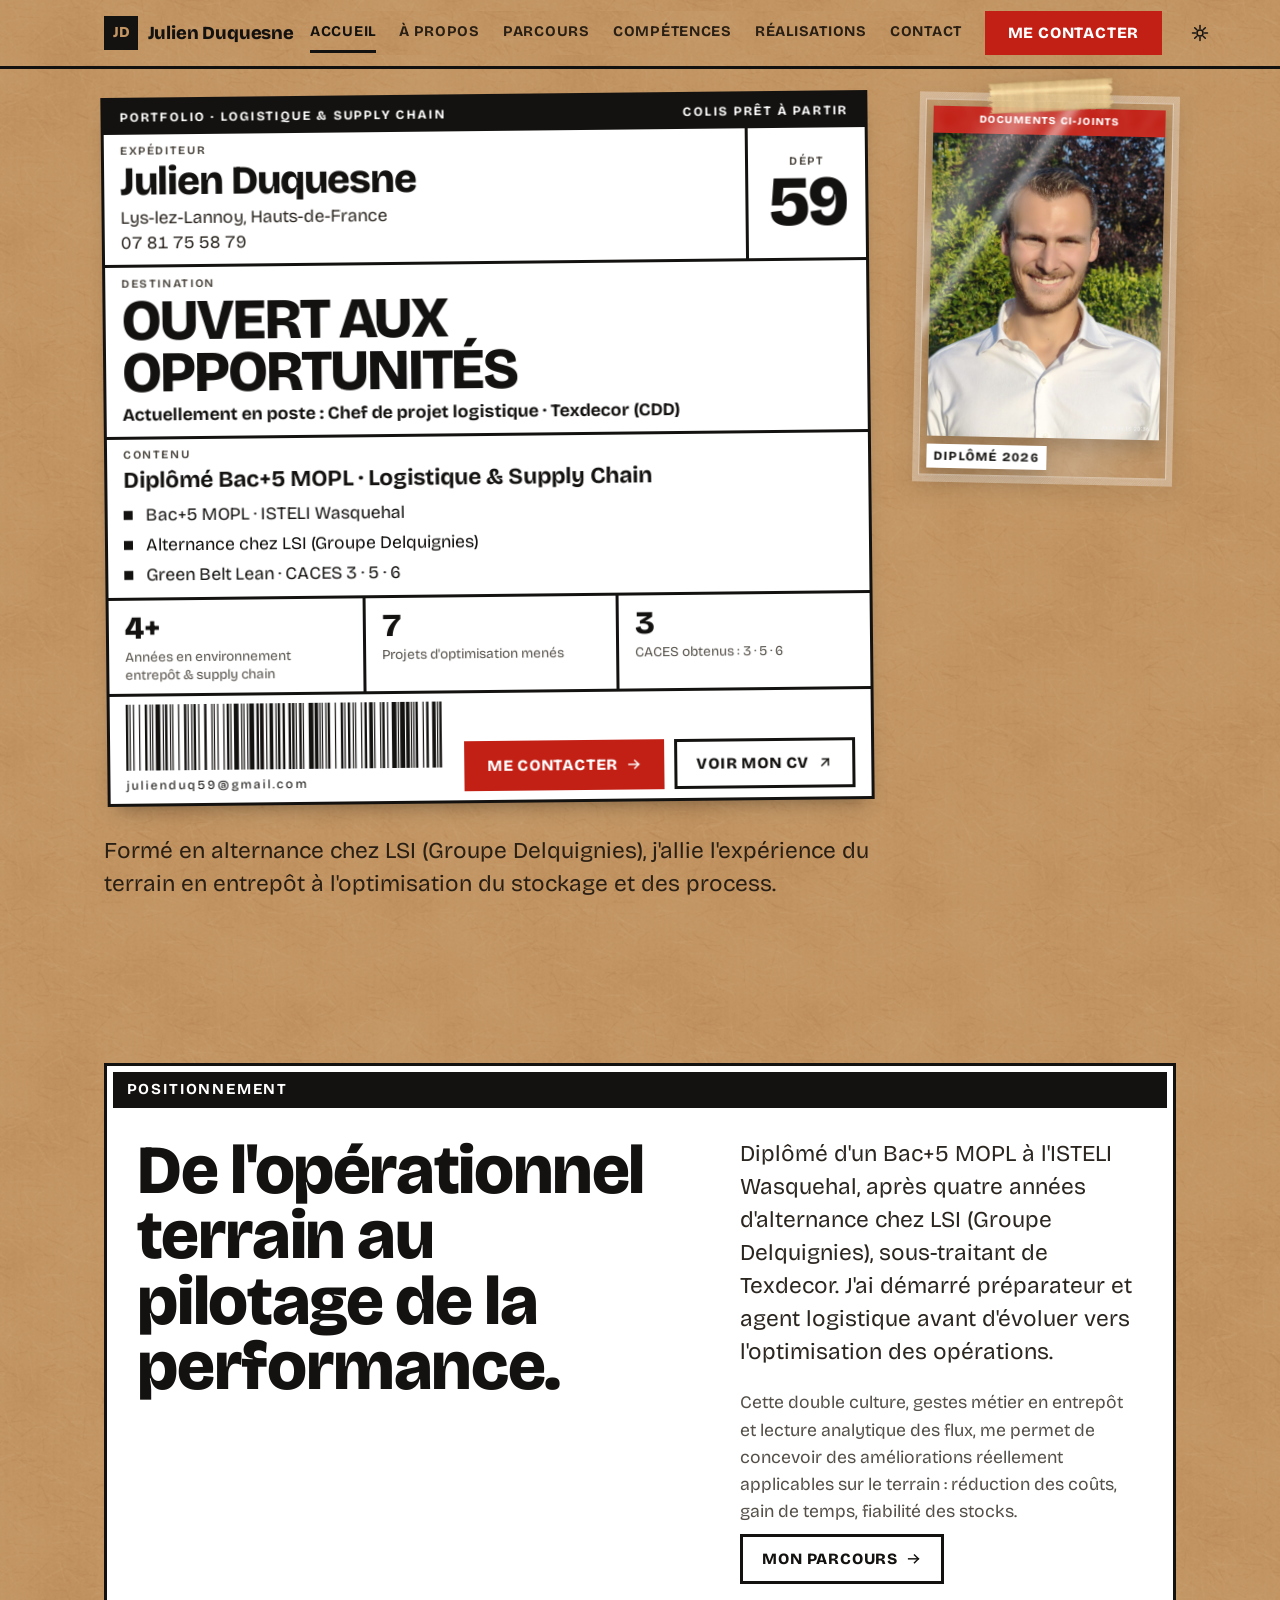
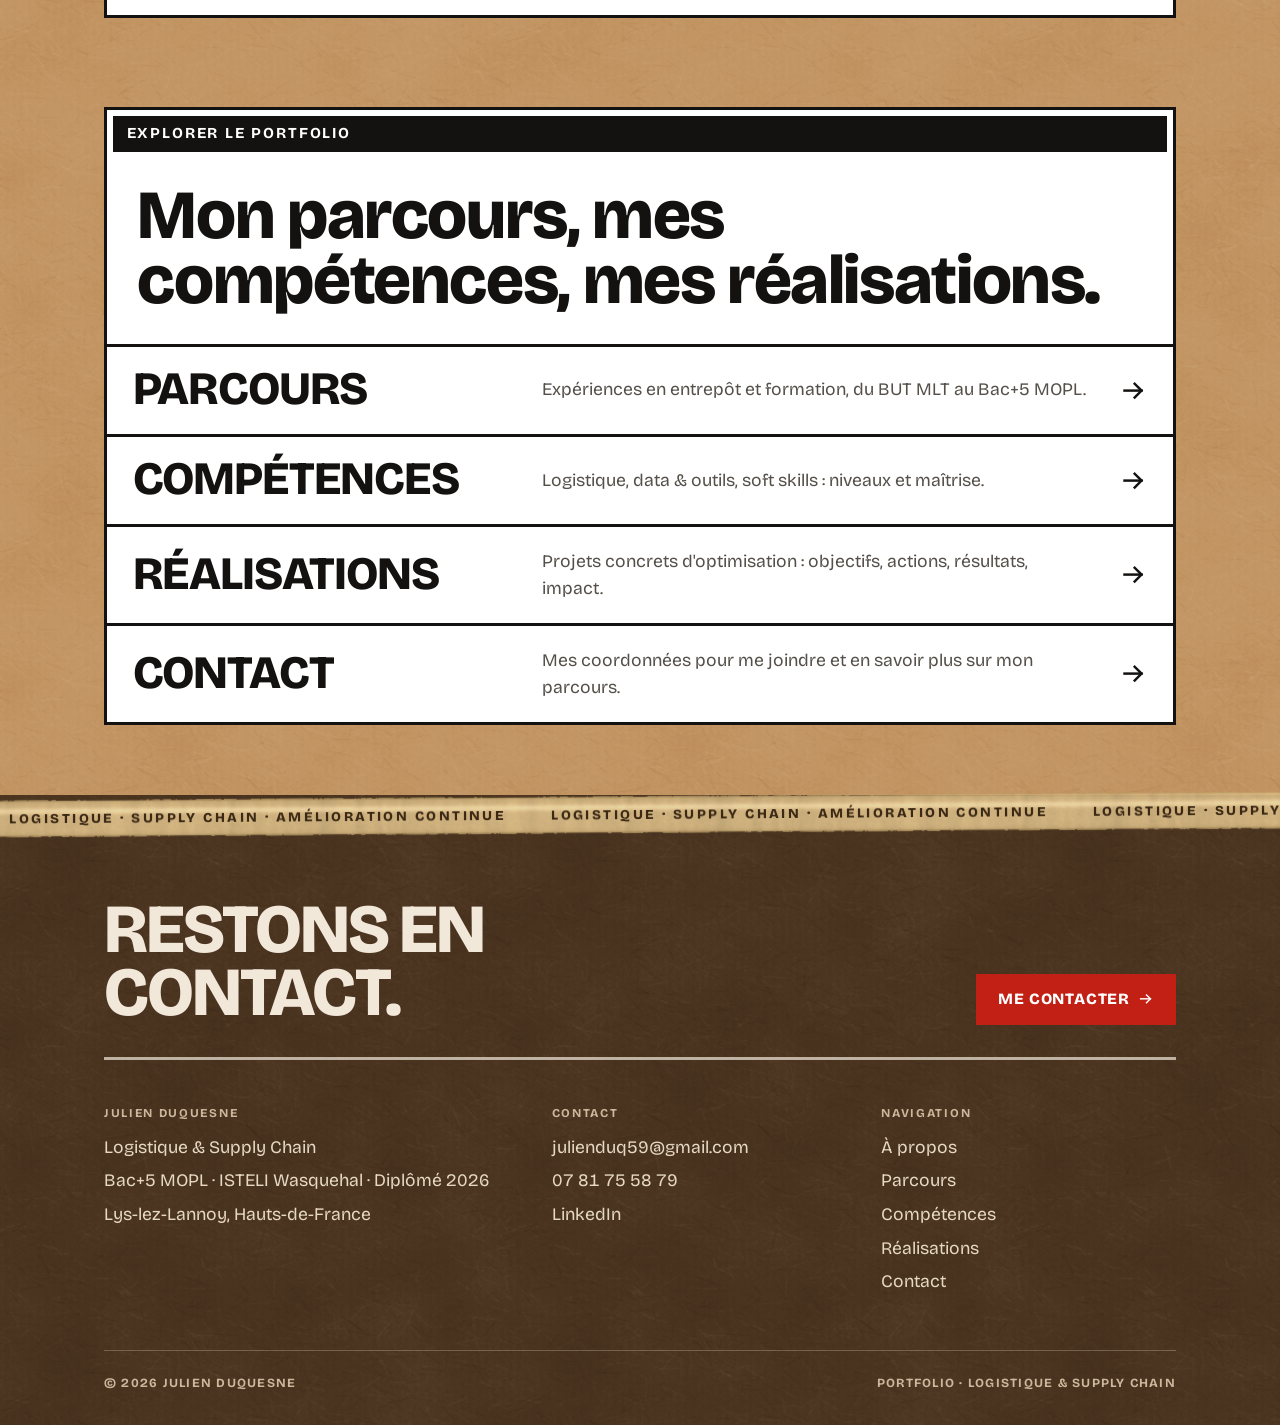
==== commit 3fda98d5: "DESIGN.md du monde « Étiquette d'expédition » et corrections du thème sombre - DESIGN.md réécrit dep" ====
--- a/index.html
+++ b/index.html
@@ -15,7 +15,7 @@
 <meta property="og:description" content="Portfolio de Julien Duquesne, diplômé Bac+5 MOPL en Logistique & Supply Chain. Optimisation du stockage, des process et de la performance logistique." />
 <meta property="og:image" content="https://julienduq59.github.io/PortfolioDuquesneJulien/assets/og-banner.png" />
 <meta name="twitter:card" content="summary_large_image" />
-<link rel="stylesheet" href="assets/styles.css?v=20261021" />
+<link rel="stylesheet" href="assets/styles.css?v=20261021-2" />
 </head>
 <body>
 
@@ -153,7 +153,7 @@
 
 <footer data-footer></footer>
 
-<script src="assets/image-slot.js?v=20261021"></script>
-<script src="assets/site.js?v=20261021"></script>
+<script src="assets/image-slot.js?v=20261021-2"></script>
+<script src="assets/site.js?v=20261021-2"></script>
 </body>
 </html>
--- a/assets/styles.css
+++ b/assets/styles.css
@@ -49,6 +49,9 @@
   --step-5:  clamp(2.8rem, 1.8rem + 5vw, 5.8rem);
 
   --rule: 3px;
+  --shadow: 0 10px 16px -10px rgb(0 0 0 / 0.35);
+  --radius-lg: 0;
+  --tile: var(--kraft-deep);
   --radius: 2px;
   --maxw: 1200px;
   --gutter: clamp(1.1rem, 5vw, 4rem);
@@ -182,6 +185,7 @@
 .section-head { display: flex; flex-direction: column; gap: 0.9rem; margin-bottom: clamp(2rem, 4.5vw, 3.2rem); }
 .section-head .h2 { max-width: 20ch; }
 .section-head > .kicker:only-child { margin-bottom: 0; }
+.section-title { font-size: var(--step-3); text-transform: uppercase; letter-spacing: -0.025em; }
 
 /* Étiquette de section : papier blanc, bord noir, barre d'en-tête, zones réglées */
 .sheet {
@@ -189,7 +193,7 @@
   --ink: #141210; --ink-soft: #2B2620; --muted: #555049; --line: #141210; --line-soft: rgb(20 18 16 / 0.22); --accent: var(--red);
   background: var(--label); color: var(--ink); border: var(--rule) solid #141210;
 }
-.sheet > .kicker { margin: 0; background: #141210 !important; color: #FFFFFF !important; }
+.sheet > .kicker { margin: 6px 6px 0; width: auto; background: #141210 !important; color: #FFFFFF !important; }
 .sheet__body { padding: var(--pad); }
 .sheet > .dest-list, .sheet > .timeline { border: 0; border-top: var(--rule) solid #141210; }
 .sheet__cells { gap: var(--rule) !important; background: #141210; border-top: var(--rule) solid #141210; }
@@ -227,7 +231,7 @@
 .btn--primary:hover { background: var(--red-hover); border-color: var(--red-hover); }
 .btn--ghost { border-color: var(--ink); color: var(--ink); background: transparent; }
 .btn--ghost:hover { background: var(--ink); color: var(--ground); }
-.card .btn--ghost:hover, .ship-label .btn--ghost:hover { color: #FFFFFF; }
+.card .btn--ghost:hover, .ship-label .btn--ghost:hover, .sheet .btn--ghost:hover { color: #FFFFFF; background: #141210; }
 .arrow { display: inline-flex; }
 .arrow svg { width: 1em; height: 1em; transition: transform .18s; }
 .btn:hover .arrow svg, a:hover > .arrow svg { transform: translateX(3px); }
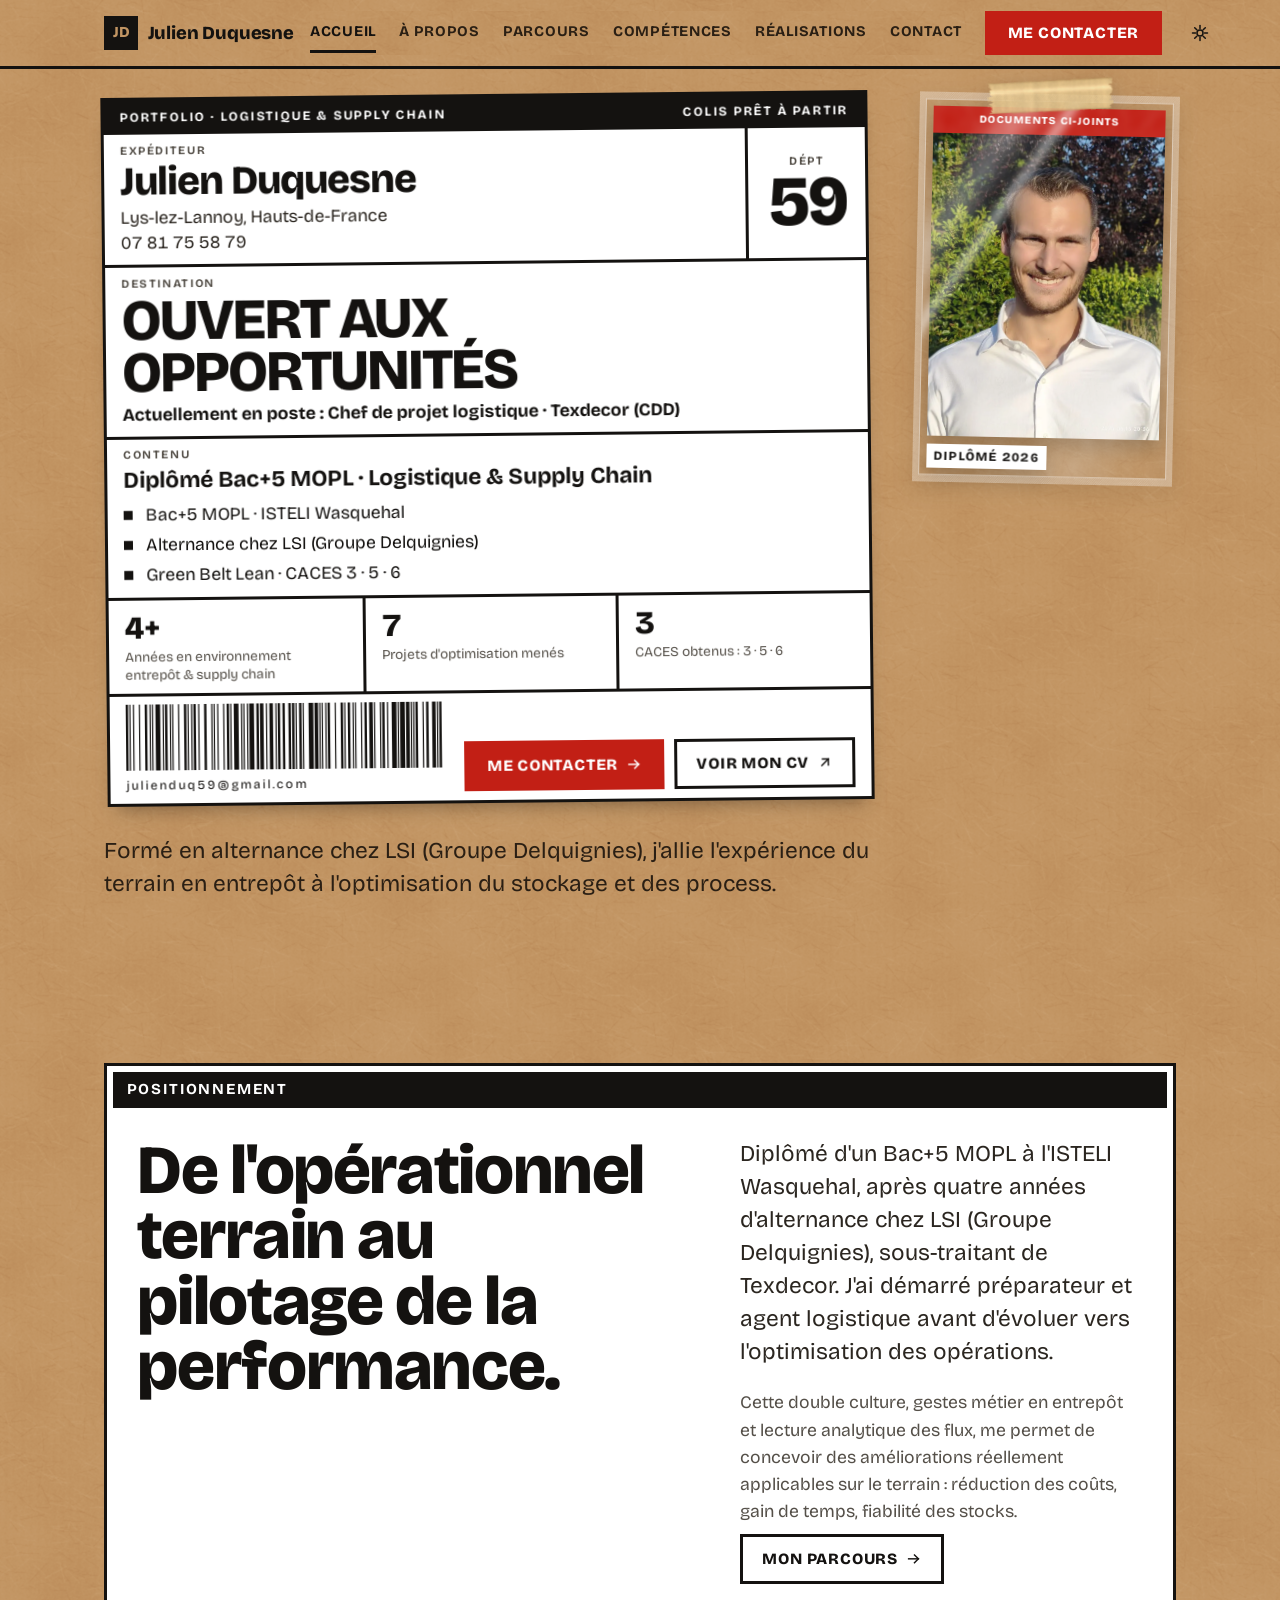
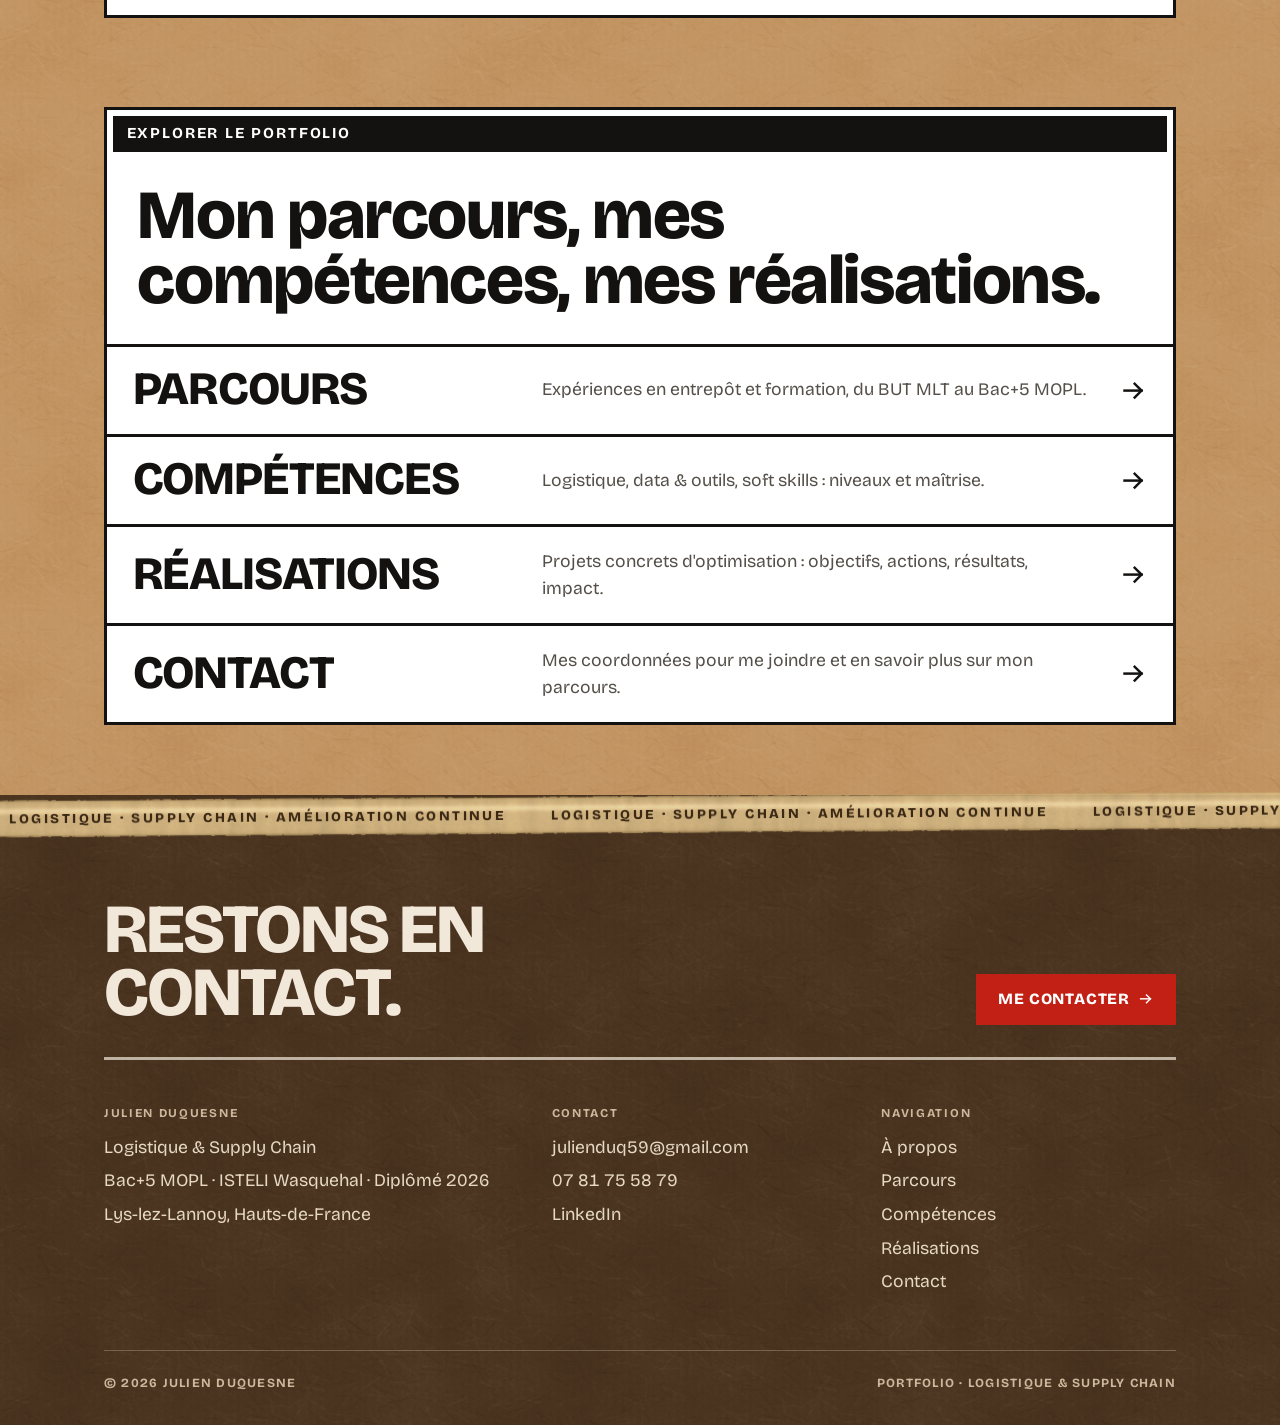
==== commit 5f115bbf: "Poste Texdecor daté avec missions, CV à jour, images allégées, nettoyage Demandes de Julien (points " ====
--- a/index.html
+++ b/index.html
@@ -13,21 +13,12 @@
 <meta property="og:url" content="https://julienduq59.github.io/PortfolioDuquesneJulien/" />
 <meta property="og:title" content="Julien Duquesne · Logistique & Supply Chain · Bac+5 MOPL" />
 <meta property="og:description" content="Portfolio de Julien Duquesne, diplômé Bac+5 MOPL en Logistique & Supply Chain. Optimisation du stockage, des process et de la performance logistique." />
-<meta property="og:image" content="https://julienduq59.github.io/PortfolioDuquesneJulien/assets/og-banner.png" />
+<meta property="og:image" content="https://julienduq59.github.io/PortfolioDuquesneJulien/assets/og-banner.jpg" />
 <meta name="twitter:card" content="summary_large_image" />
-<link rel="stylesheet" href="assets/styles.css?v=20261021-2" />
+<link rel="stylesheet" href="assets/styles.css?v=20261025" />
 </head>
 <body>
 
-<template id="__bundler_thumbnail" data-bg-color="#262320">
-  <svg viewBox="0 0 1200 800" xmlns="http://www.w3.org/2000/svg">
-    <rect width="1200" height="800" fill="#262320" />
-    <rect x="470" y="300" width="120" height="120" rx="10" fill="#c2673f" />
-    <text x="530" y="392" font-family="Georgia, serif" font-size="78" fill="#262320" text-anchor="middle" font-weight="700">JD</text>
-    <text x="620" y="392" font-family="Georgia, serif" font-size="86" fill="#f5f1ea" dominant-baseline="middle">Julien Duquesne</text>
-    <text x="620" y="450" font-family="monospace" font-size="22" letter-spacing="6" fill="#c2673f">PORTFOLIO · SUPPLY CHAIN</text>
-  </svg>
-</template>
 
 <header data-nav data-page="index"></header>
 
@@ -76,7 +67,7 @@
 
       <figure class="pouch">
         <span class="pouch__tape" aria-hidden="true"></span>
-        <image-slot id="photo-hero" shape="rect" src="assets/photo-julien.jpg"
+        <image-slot id="photo-hero" shape="rect" src="assets/photo-julien.webp"
           placeholder="Déposez votre photo professionnelle (portrait)"></image-slot>
         <figcaption>Diplômé 2026</figcaption>
       </figure>
@@ -153,7 +144,7 @@
 
 <footer data-footer></footer>
 
-<script src="assets/image-slot.js?v=20261021-2"></script>
-<script src="assets/site.js?v=20261021-2"></script>
+<script src="assets/image-slot.js?v=20261025"></script>
+<script src="assets/site.js?v=20261025"></script>
 </body>
 </html>
--- a/assets/styles.css
+++ b/assets/styles.css
@@ -162,7 +162,6 @@
 .muted { color: var(--muted); }
 p { max-width: 70ch; }
 .serif-num { font-family: var(--font); }
-.ghost-word { display: none !important; }
 
 /* Bandeau d'étiquette : barre noire pleine largeur (« PRIORITAIRE »), libellé en capitales blanches */
 .kicker {
@@ -438,7 +437,6 @@
 .skill-cat { display: grid; grid-template-columns: repeat(3, 1fr); gap: clamp(1rem, 2.4vw, 1.6rem); }
 @media (max-width: 900px) { .skill-cat { grid-template-columns: 1fr; } }
 .domain-head { display: block; margin: calc(-1 * clamp(1.1rem, 2.6vw, 1.7rem)) calc(-1 * clamp(1.1rem, 2.6vw, 1.7rem)) 0.9rem; padding: 0.7rem clamp(1.1rem, 2.6vw, 1.7rem); border-bottom: var(--rule) solid var(--line); }
-.domain-head .num { display: none; }
 .domain-head h2 { font-size: var(--step-2); text-transform: uppercase; letter-spacing: -0.02em; }
 .skill-line { display: flex; align-items: center; justify-content: space-between; gap: 1rem; padding: 0.65rem 0; border-bottom: 1px solid var(--line-soft); }
 .skill-line:last-child { border-bottom: 0; padding-bottom: 0; }
@@ -535,25 +533,6 @@
 :focus:not(:focus-visible) { outline: none; }
 html { caret-color: #141210; accent-color: var(--red); scrollbar-color: #141210 var(--kraft-2); }
 
-/* ---------- Panneau Tweaks (outil d'édition) ---------- */
-.tw-panel { position: fixed; top: 16px; right: 16px; z-index: 1000; width: 290px; max-width: calc(100vw - 32px); background: #FFFFFF; color: #141210; border: var(--rule) solid #141210; }
-.tw-panel[hidden] { display: none; }
-.tw-head { display: flex; align-items: center; justify-content: space-between; padding: 0.7rem 1rem; border-bottom: var(--rule) solid #141210; }
-.tw-head h4 { font-size: 0.85rem; letter-spacing: 0.12em; text-transform: uppercase; }
-.tw-close { width: 32px; height: 32px; display: grid; place-items: center; }
-.tw-body { padding: 1rem; display: flex; flex-direction: column; gap: 1rem; }
-.tw-group > .tw-label { display: block; font-weight: 700; font-size: 0.75rem; letter-spacing: 0.12em; text-transform: uppercase; margin-bottom: 0.5rem; }
-.tw-swatches { display: flex; gap: 0.5rem; }
-.tw-swatch { width: 30px; height: 30px; border: 2px solid transparent; }
-.tw-swatch.is-on { border-color: #141210; }
-.tw-seg { display: flex; gap: 4px; }
-.tw-seg button { flex: 1; padding: 0.45em; border: 2px solid #141210; font-size: 0.75rem; text-transform: uppercase; }
-.tw-seg button.is-on { background: #141210; color: #FFFFFF; }
-.tw-toggle { display: flex; align-items: center; justify-content: space-between; }
-.tw-switch { width: 42px; height: 24px; background: rgb(20 18 16 / 0.2); position: relative; }
-.tw-switch::after { content: ""; position: absolute; top: 3px; left: 3px; width: 18px; height: 18px; background: #141210; transition: transform .2s; }
-.tw-switch.is-on::after { transform: translateX(18px); }
-
 /* ---------- Mouvement réduit ---------- */
 @media (prefers-reduced-motion: reduce) {
   html { scroll-behavior: auto; }
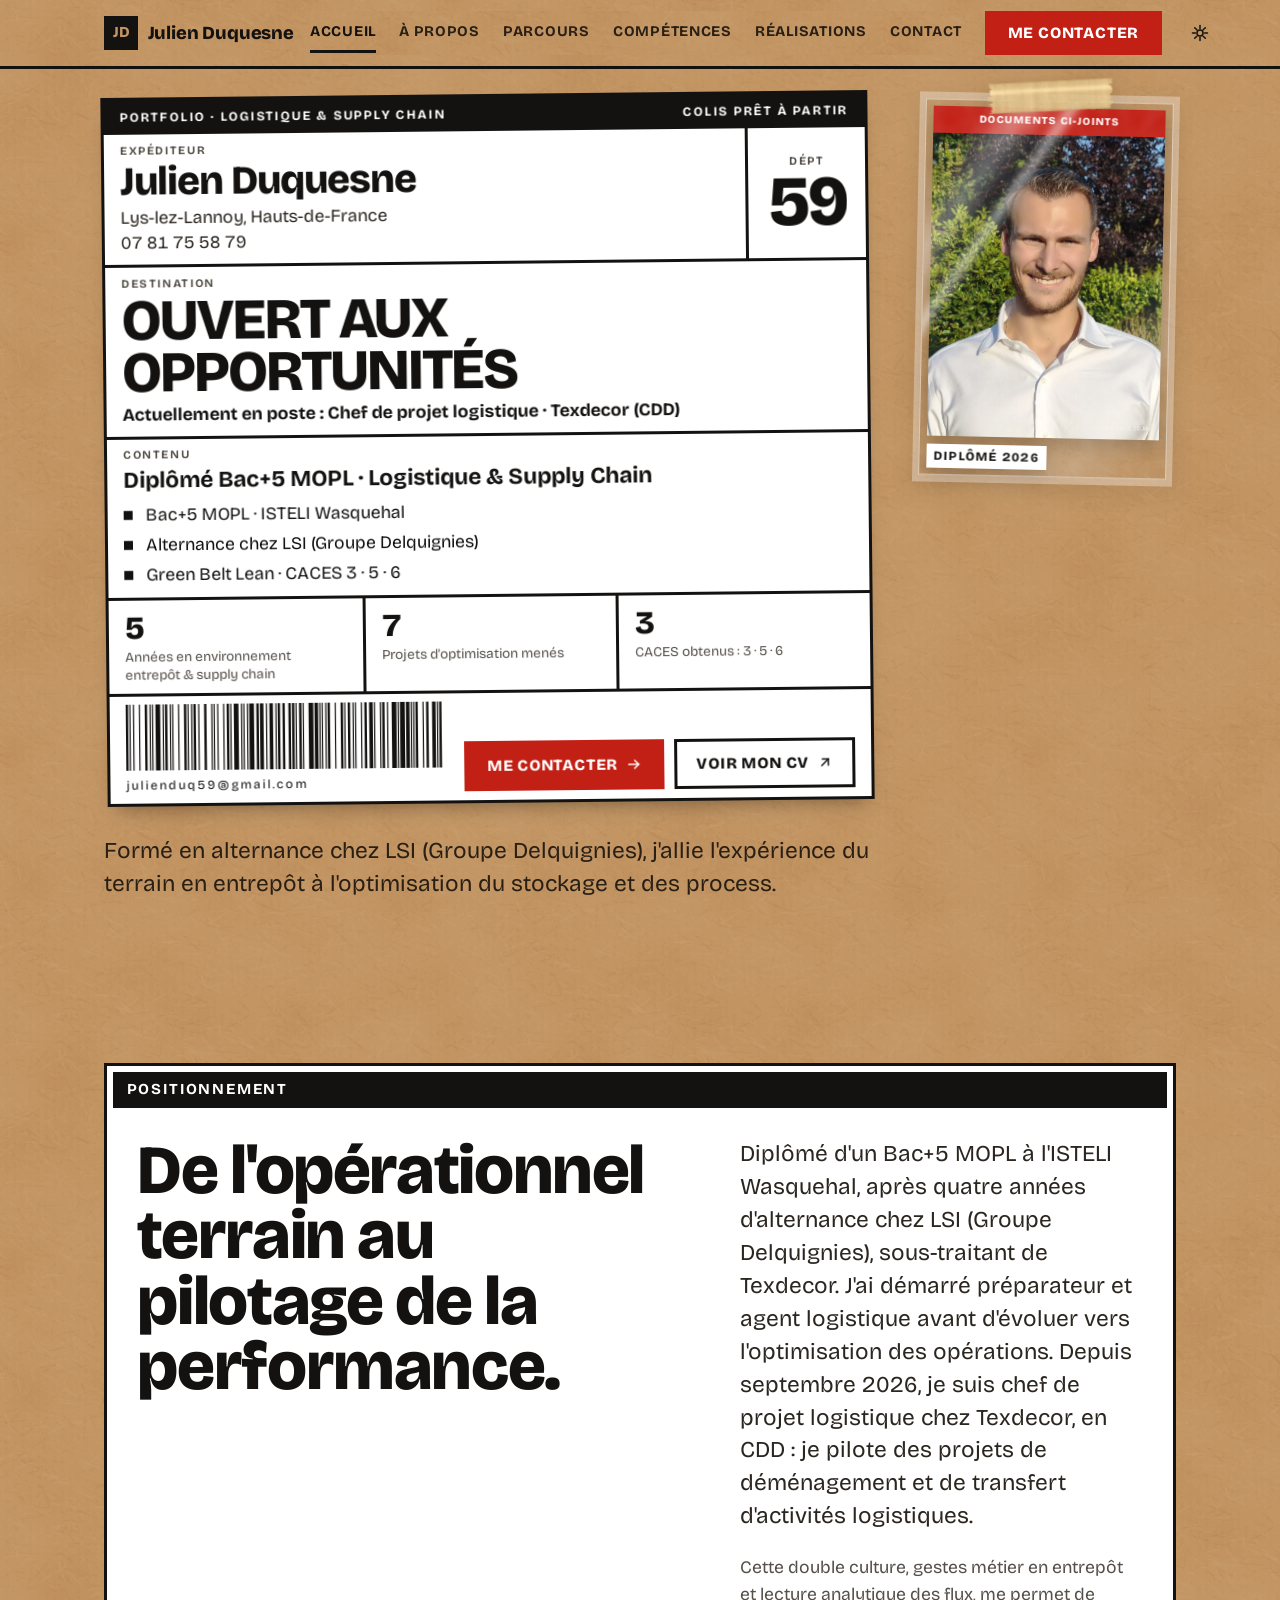
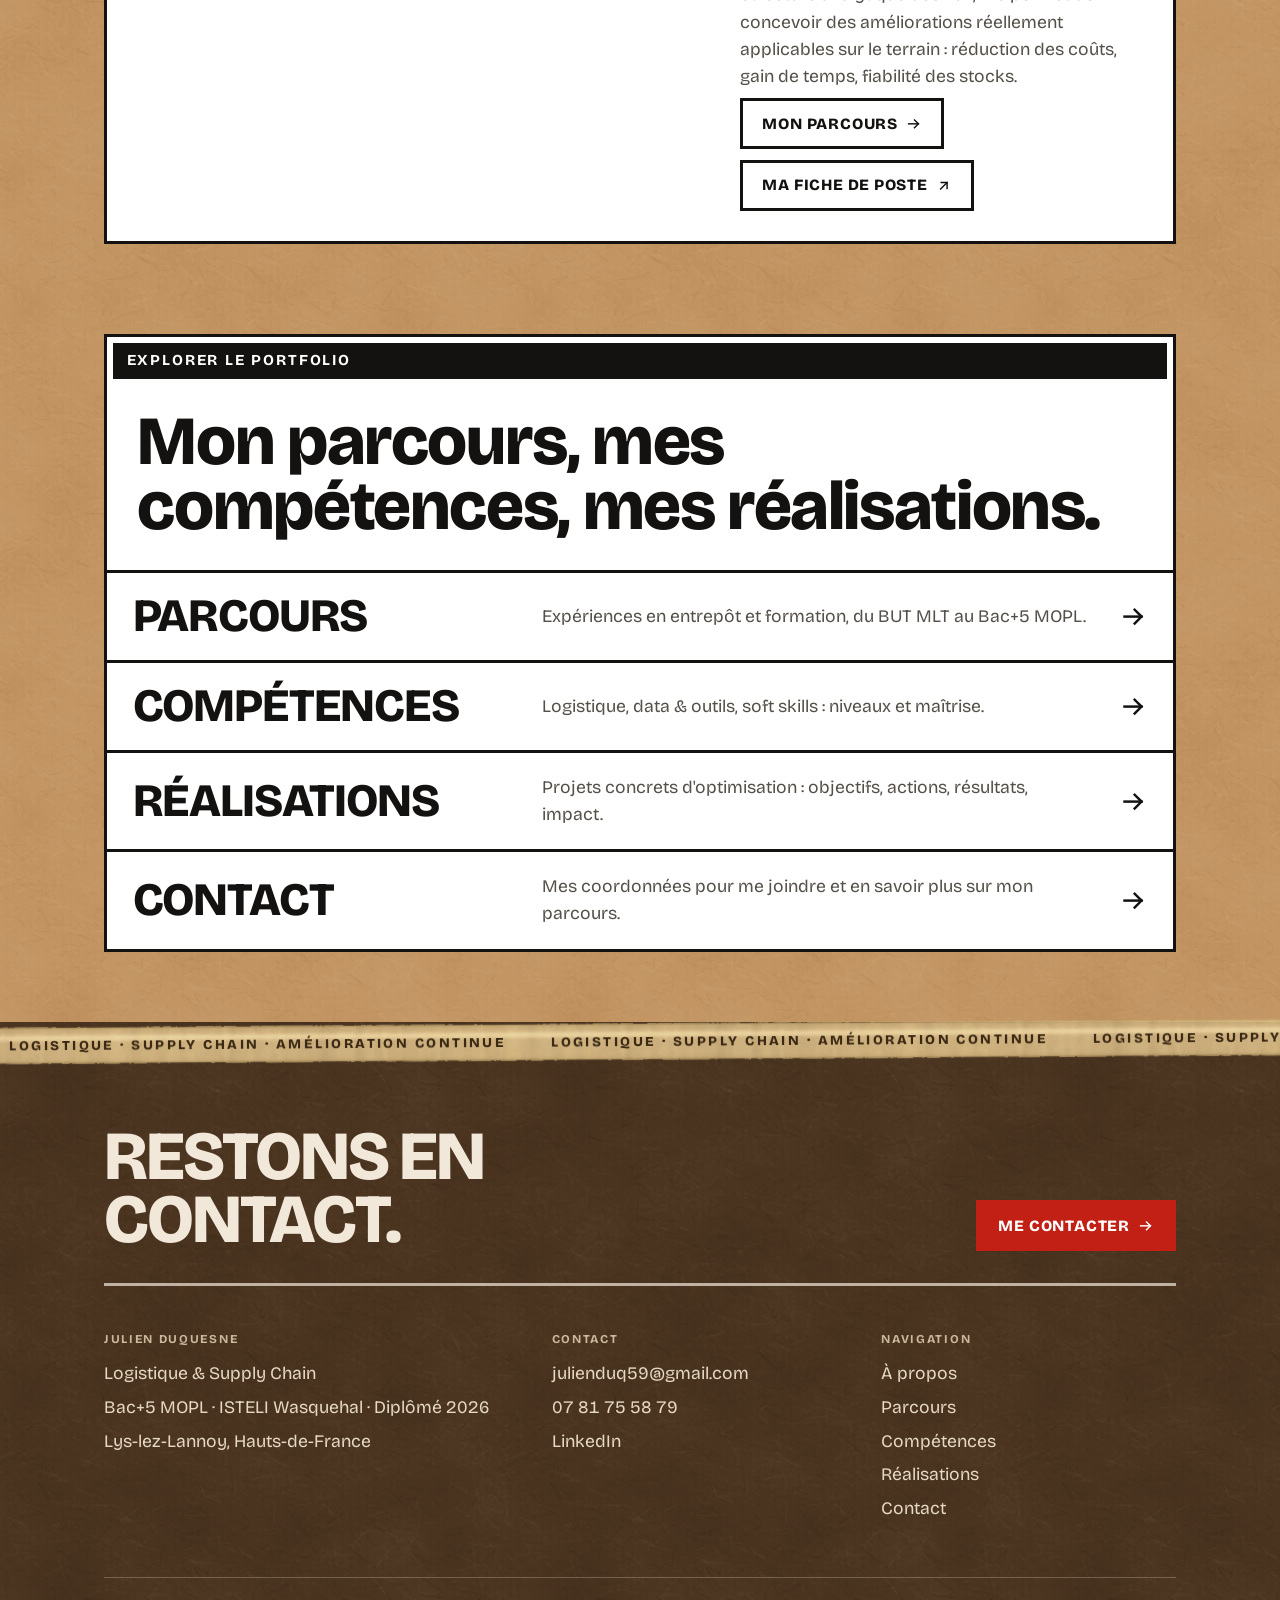
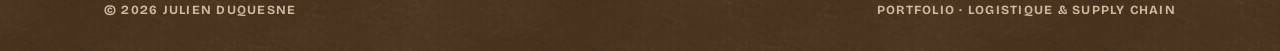
==== commit f8e6f775: "Poste actuel dans les textes, fiche de poste résumée, icône, vitesse, accessibilité Demandes de Juli" ====
--- a/index.html
+++ b/index.html
@@ -4,18 +4,19 @@
 <meta charset="UTF-8" />
 <meta name="viewport" content="width=device-width, initial-scale=1.0" />
 <title>Julien Duquesne · Logistique & Supply Chain · Bac+5 MOPL</title>
-<meta name="description" content="Portfolio de Julien Duquesne, diplômé Bac+5 MOPL en Logistique & Supply Chain. Optimisation des flux, des processus et de la performance logistique." />
+<meta name="description" content="Portfolio de Julien Duquesne, chef de projet logistique chez Texdecor (CDD), diplômé Bac+5 MOPL. Optimisation des flux, des processus et de la performance logistique." />
 <link rel="preload" href="assets/fonts/bricolage-grotesque-latin.woff2" as="font" type="font/woff2" crossorigin />
 <link rel="icon" type="image/svg+xml" href="assets/favicon.svg" />
+<link rel="apple-touch-icon" href="assets/apple-touch-icon.png" />
 <meta property="og:type" content="website" />
 <meta property="og:locale" content="fr_FR" />
 <meta property="og:site_name" content="Julien Duquesne" />
 <meta property="og:url" content="https://julienduq59.github.io/PortfolioDuquesneJulien/" />
 <meta property="og:title" content="Julien Duquesne · Logistique & Supply Chain · Bac+5 MOPL" />
-<meta property="og:description" content="Portfolio de Julien Duquesne, diplômé Bac+5 MOPL en Logistique & Supply Chain. Optimisation du stockage, des process et de la performance logistique." />
+<meta property="og:description" content="Portfolio de Julien Duquesne, chef de projet logistique chez Texdecor (CDD), diplômé Bac+5 MOPL. Optimisation du stockage, des process et de la performance logistique." />
 <meta property="og:image" content="https://julienduq59.github.io/PortfolioDuquesneJulien/assets/og-banner.jpg" />
 <meta name="twitter:card" content="summary_large_image" />
-<link rel="stylesheet" href="assets/styles.css?v=20261025" />
+<link rel="stylesheet" href="assets/styles.css?v=20261025-2" />
 </head>
 <body>
 
@@ -52,7 +53,7 @@
           </ul>
         </div>
         <div class="zone-row zone-row--3">
-          <div class="zone field"><b>4+</b><span>Années en environnement entrepôt &amp; supply chain</span></div>
+          <div class="zone field"><b>5</b><span>Années en environnement entrepôt &amp; supply chain</span></div>
           <div class="zone field"><b>7</b><span>Projets d'optimisation menés</span></div>
           <div class="zone field"><b>3</b><span>CACES obtenus&nbsp;:&nbsp;3&nbsp;·&nbsp;5&nbsp;·&nbsp;6</span></div>
         </div>
@@ -67,8 +68,7 @@
 
       <figure class="pouch">
         <span class="pouch__tape" aria-hidden="true"></span>
-        <image-slot id="photo-hero" shape="rect" src="assets/photo-julien.webp"
-          placeholder="Déposez votre photo professionnelle (portrait)"></image-slot>
+        <img src="assets/photo-julien.webp" alt="Portrait de Julien Duquesne" width="825" height="1100" fetchpriority="high">
         <figcaption>Diplômé 2026</figcaption>
       </figure>
     </div>
@@ -93,14 +93,19 @@
         <p class="lede">
           Diplômé d'un Bac+5 MOPL à l'ISTELI Wasquehal, après quatre années d'alternance chez LSI
           (Groupe Delquignies), sous-traitant de Texdecor. J'ai démarré préparateur et agent logistique
-          avant d'évoluer vers l'optimisation des opérations.
+          avant d'évoluer vers l'optimisation des opérations. Depuis septembre 2026, je suis chef de
+          projet logistique chez Texdecor, en CDD : je pilote des projets de déménagement et de
+          transfert d'activités logistiques.
         </p>
         <p class="muted">
           Cette double culture, gestes métier en entrepôt et lecture analytique des flux, me permet
           de concevoir des améliorations réellement applicables sur le terrain : réduction des coûts,
           gain de temps, fiabilité des stocks.
         </p>
-        <a class="btn btn--ghost" href="a-propos.html" style="margin-top:0.5rem;">Mon parcours <span class="arrow">→</span></a>
+        <div class="eyebrow-row" style="margin-top:0.5rem;gap:0.7rem;">
+          <a class="btn btn--ghost" href="a-propos.html">Mon parcours <span class="arrow">→</span></a>
+          <a class="btn btn--ghost" href="assets/fiche-de-poste-chef-de-projet-logistique.pdf" target="_blank" rel="noopener">Ma fiche de poste <span class="arrow">↗</span></a>
+        </div>
       </div>
     </div>
     </div>
@@ -144,7 +149,6 @@
 
 <footer data-footer></footer>
 
-<script src="assets/image-slot.js?v=20261025"></script>
-<script src="assets/site.js?v=20261025"></script>
+<script src="assets/site.js?v=20261025-2"></script>
 </body>
 </html>
--- a/assets/styles.css
+++ b/assets/styles.css
@@ -102,7 +102,7 @@
   font-size: var(--step-0);
   line-height: 1.55;
   color: var(--ink);
-  background: url("materiaux/kraft-fibres.png") 0 0 / 512px 512px, var(--ground);
+  background: url("materiaux/kraft-fibres.webp") 0 0 / 512px 512px, var(--ground);
   background-blend-mode: soft-light;
   -webkit-font-smoothing: antialiased;
   font-variant-numeric: tabular-nums;
@@ -127,7 +127,7 @@
 .section { padding-block: clamp(3rem, 7vw, 6rem); }
 .section--tight { padding-block: clamp(2rem, 4vw, 3rem); }
 .section--dark, .footer, .nav, .nav__links {
-  background: url("materiaux/kraft-fibres.png") 0 0 / 512px 512px, var(--ground);
+  background: url("materiaux/kraft-fibres.webp") 0 0 / 512px 512px, var(--ground);
   background-blend-mode: soft-light;
 }
 .section--dark { color: var(--ink); }
@@ -337,11 +337,11 @@
   filter: drop-shadow(0 8px 10px rgb(0 0 0 / 0.28));
 }
 /* film plastique transparent posé par-dessus la photo */
-.pouch::after { content: ""; position: absolute; inset: 0; z-index: 2; pointer-events: none; background: url("materiaux/pochette.png") center / 100% 100% no-repeat; }
+.pouch::after { content: ""; position: absolute; inset: 0; z-index: 2; pointer-events: none; background: url("materiaux/pochette.webp") center / 100% 100% no-repeat; }
 /* morceau d'adhésif qui tient la pochette sur le carton */
-.pouch__tape { position: absolute; z-index: 3; top: -14px; left: 50%; width: 130px; height: 32px; margin-left: -65px; transform: rotate(-4deg); background: url("materiaux/adhesif.png") center / 100% 100% no-repeat; pointer-events: none; }
+.pouch__tape { position: absolute; z-index: 3; top: -14px; left: 50%; width: 130px; height: 32px; margin-left: -65px; transform: rotate(-4deg); background: url("materiaux/adhesif.webp") center / 100% 100% no-repeat; pointer-events: none; }
 .pouch::before { content: "Documents ci-joints"; position: absolute; z-index: 1; inset: 0.85rem 0.85rem auto; padding: 0.35rem 0; text-align: center; background: var(--red); color: #FFFFFF; font-size: 0.66rem; font-weight: 800; letter-spacing: 0.1em; text-transform: uppercase; white-space: nowrap; }
-.pouch image-slot { display: block; width: 100%; aspect-ratio: 3 / 4; height: auto !important; }
+.pouch img { display: block; width: 100%; height: auto; aspect-ratio: 3 / 4; object-fit: cover; object-position: center 20%; }
 .pouch figcaption { display: inline-block; margin-top: 0.5rem; background: #FFFFFF; padding: 0.15rem 0.45rem; font-size: 0.78rem; font-weight: 800; letter-spacing: 0.1em; text-transform: uppercase; color: #141210; }
 @media (max-width: 860px) { .pouch { max-width: 280px; } }
 
@@ -384,6 +384,9 @@
 .xp__detail { padding: clamp(0.9rem, 2.2vw, 1.3rem) clamp(1rem, 2.4vw, 1.6rem) clamp(1rem, 2.4vw, 1.5rem); }
 .xp__list { margin-top: 0.5rem; display: grid; gap: 0.5rem; max-width: 76ch; }
 .xp__list li, .xp__text { color: var(--ink-soft); }
+/* Listes à puces : carré d'encre, comme les lignes du bordereau */
+.xp__list li, .bullets li { position: relative; padding-left: 1.15rem; }
+.xp__list li::before, .bullets li::before { content: ""; position: absolute; left: 0; top: 0.62em; width: 0.45rem; height: 0.45rem; background: currentColor; }
 @media (max-width: 760px) { .xp__row { grid-template-columns: 1fr auto; } .xp__row .xp__dest { grid-column: 1 / -1; grid-row: 2; } }
 /* Type de contrat : service de transport, couleur constante */
 .line-badge { font-weight: 800; font-size: 0.85rem; letter-spacing: 0.08em; text-transform: uppercase; padding: 0.35rem 0.7rem; white-space: nowrap; justify-self: end; }
@@ -483,7 +486,7 @@
 .footer { color: var(--ink); padding-block: 0 2rem; overflow-x: clip; }
 .footer__tape {
   overflow: hidden; white-space: nowrap;
-  background: url("materiaux/adhesif-bande.png") 0 50% / auto 100% repeat-x;
+  background: url("materiaux/adhesif-bande.webp") 0 50% / auto 100% repeat-x;
   color: #3A2814; margin-top: -1.2rem; position: relative; z-index: 2; transform: rotate(-0.4deg); width: 102%; margin-left: -1%;
   font-weight: 800; font-size: 0.85rem; letter-spacing: 0.18em; text-transform: uppercase;
   padding: 0.55rem 0;
@@ -502,10 +505,9 @@
 @media (max-width: 760px) { .footer__grid { grid-template-columns: 1fr; gap: 1.5rem; } }
 
 /* ---------- Photos : tirages posés sur le carton ---------- */
-image-slot { overflow: hidden; }
 /* Étiquette volante posée sur une photo */
 .photo-tag { position: absolute; left: -0.6rem; bottom: 1.4rem; background: #141210; color: #FFFFFF; font-weight: 800; font-size: 0.8rem; letter-spacing: 0.1em; text-transform: uppercase; padding: 0.5em 0.9em; }
-main img:not(.lightbox__img):not(.barcode), main image-slot:not(.pouch image-slot) { border: 8px solid #FFFFFF; border-radius: 0 !important; box-shadow: 0 10px 16px -10px rgb(0 0 0 / 0.35); background: #FFFFFF; }
+main img:not(.lightbox__img):not(.barcode):not(.pouch img) { border: 8px solid #FFFFFF; border-radius: 0 !important; box-shadow: 0 10px 16px -10px rgb(0 0 0 / 0.35); background: #FFFFFF; }
 .photo-print { background: #FFFFFF; padding: 8px; box-shadow: 0 10px 16px -10px rgb(0 0 0 / 0.35); }
 
 /* ---------- Retour en haut ---------- */
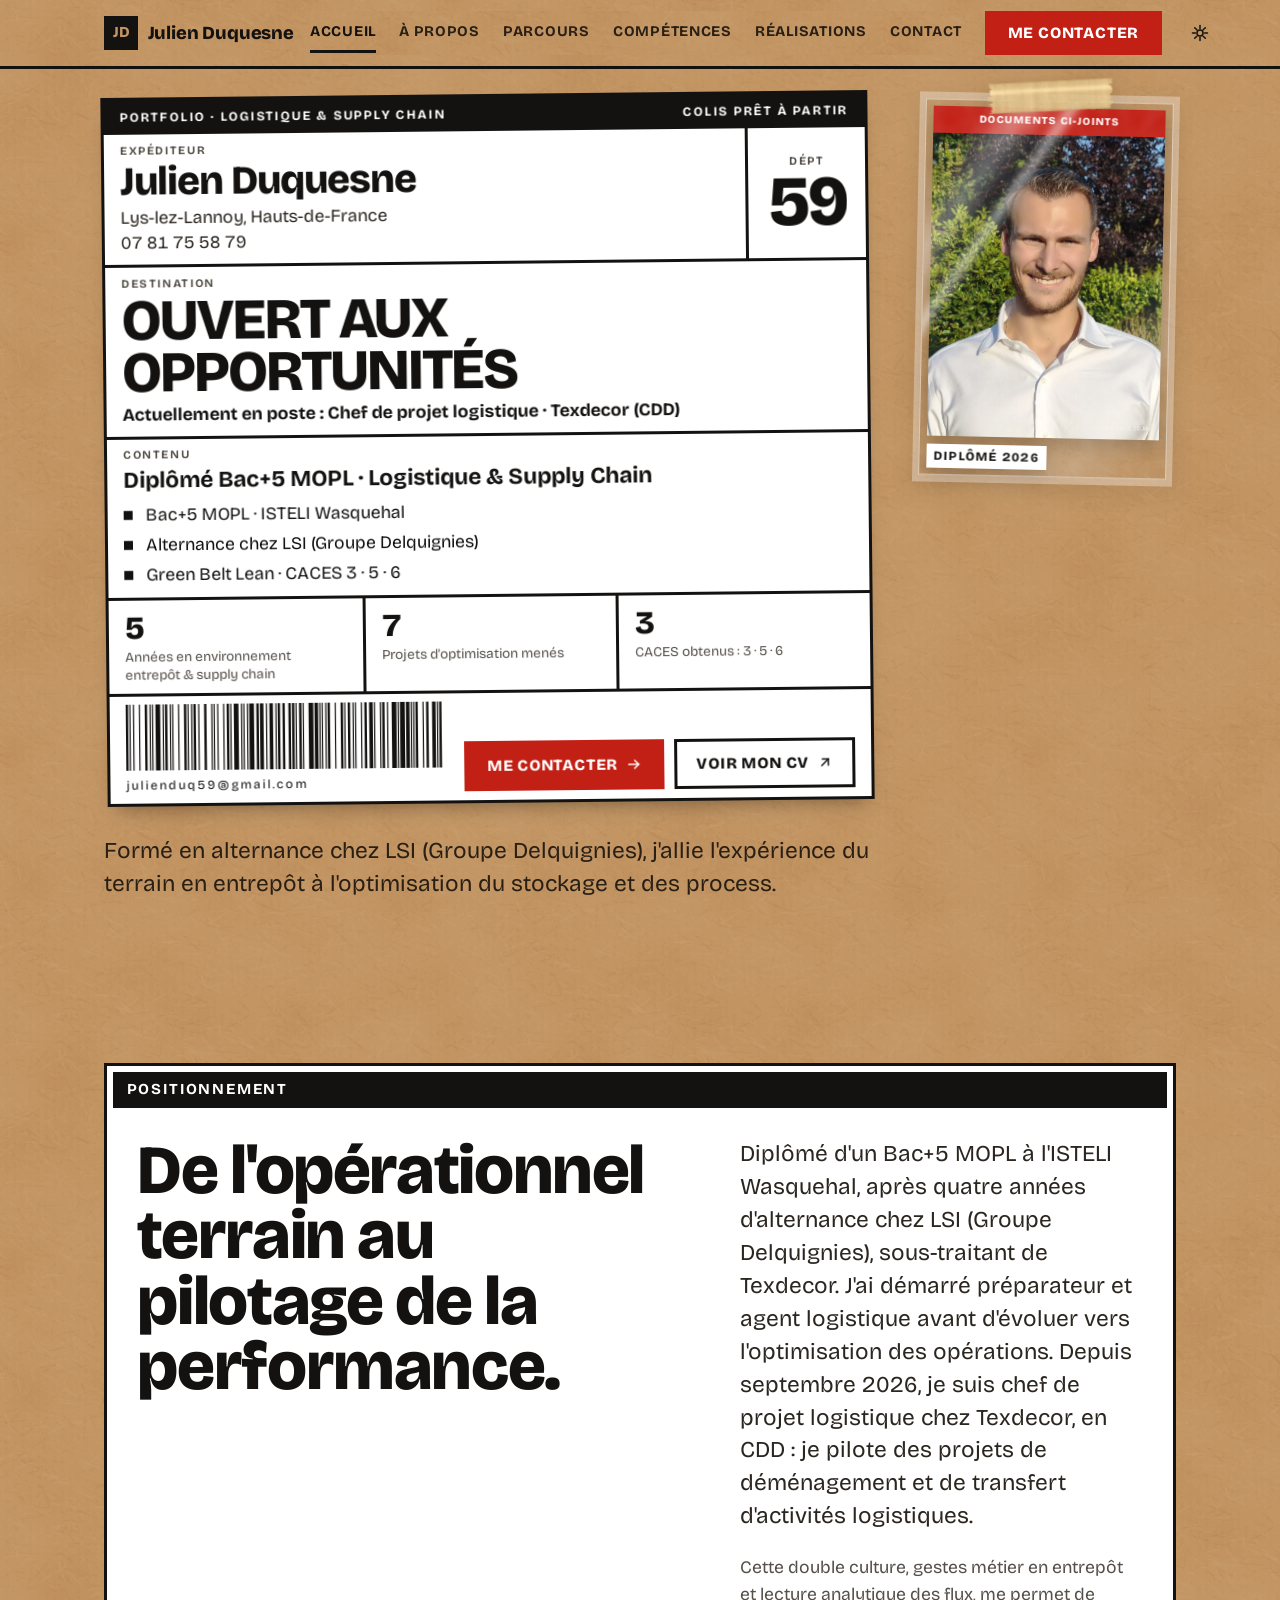
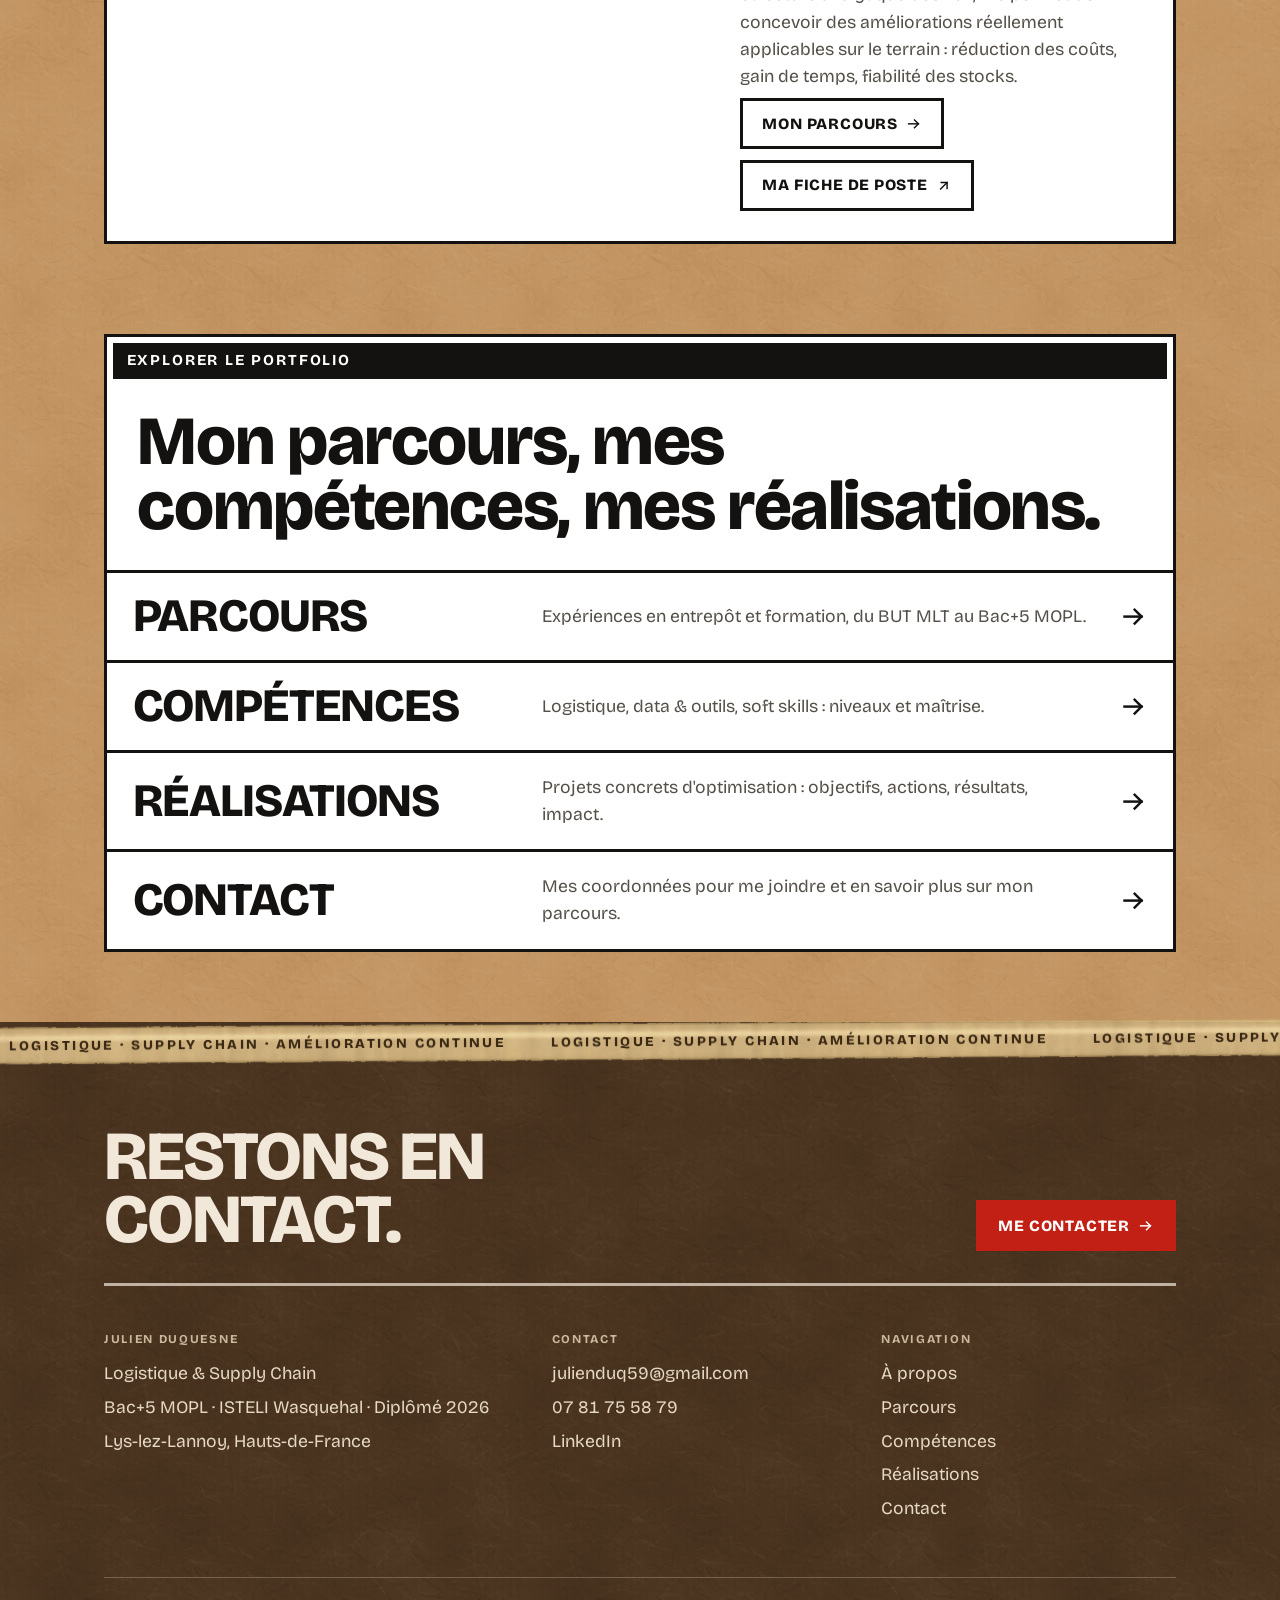
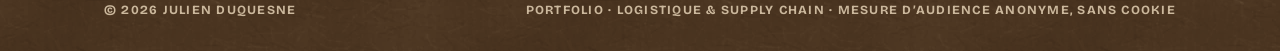
==== commit 7b65992a: "Active la mesure d'audience GoatCounter (compte duquesnejulien) Comptage anonyme et sans cookie sur " ====
--- a/index.html
+++ b/index.html
@@ -16,7 +16,7 @@
 <meta property="og:description" content="Portfolio de Julien Duquesne, chef de projet logistique chez Texdecor (CDD), diplômé Bac+5 MOPL. Optimisation du stockage, des process et de la performance logistique." />
 <meta property="og:image" content="https://julienduq59.github.io/PortfolioDuquesneJulien/assets/og-banner.jpg" />
 <meta name="twitter:card" content="summary_large_image" />
-<link rel="stylesheet" href="assets/styles.css?v=20261025-2" />
+<link rel="stylesheet" href="assets/styles.css?v=20261025-3" />
 </head>
 <body>
 
@@ -149,6 +149,6 @@
 
 <footer data-footer></footer>
 
-<script src="assets/site.js?v=20261025-2"></script>
+<script src="assets/site.js?v=20261025-3"></script>
 </body>
 </html>
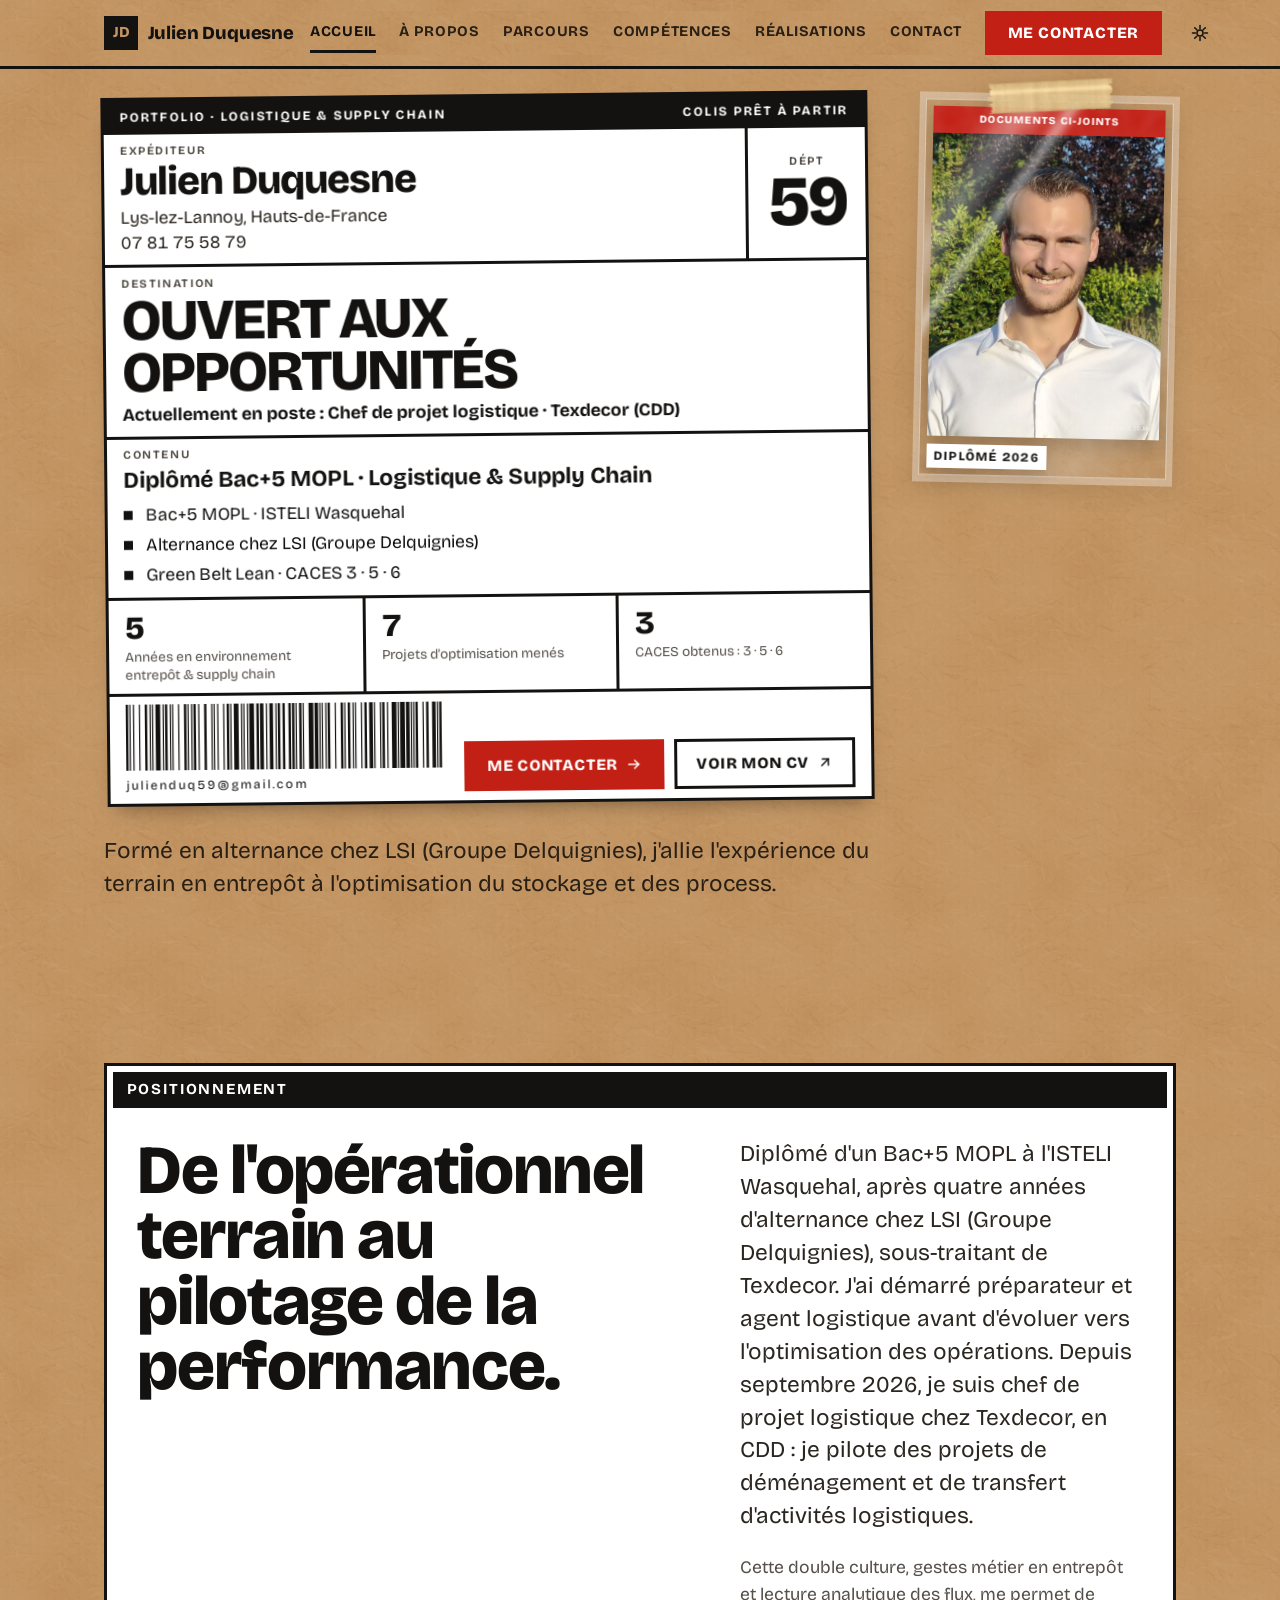
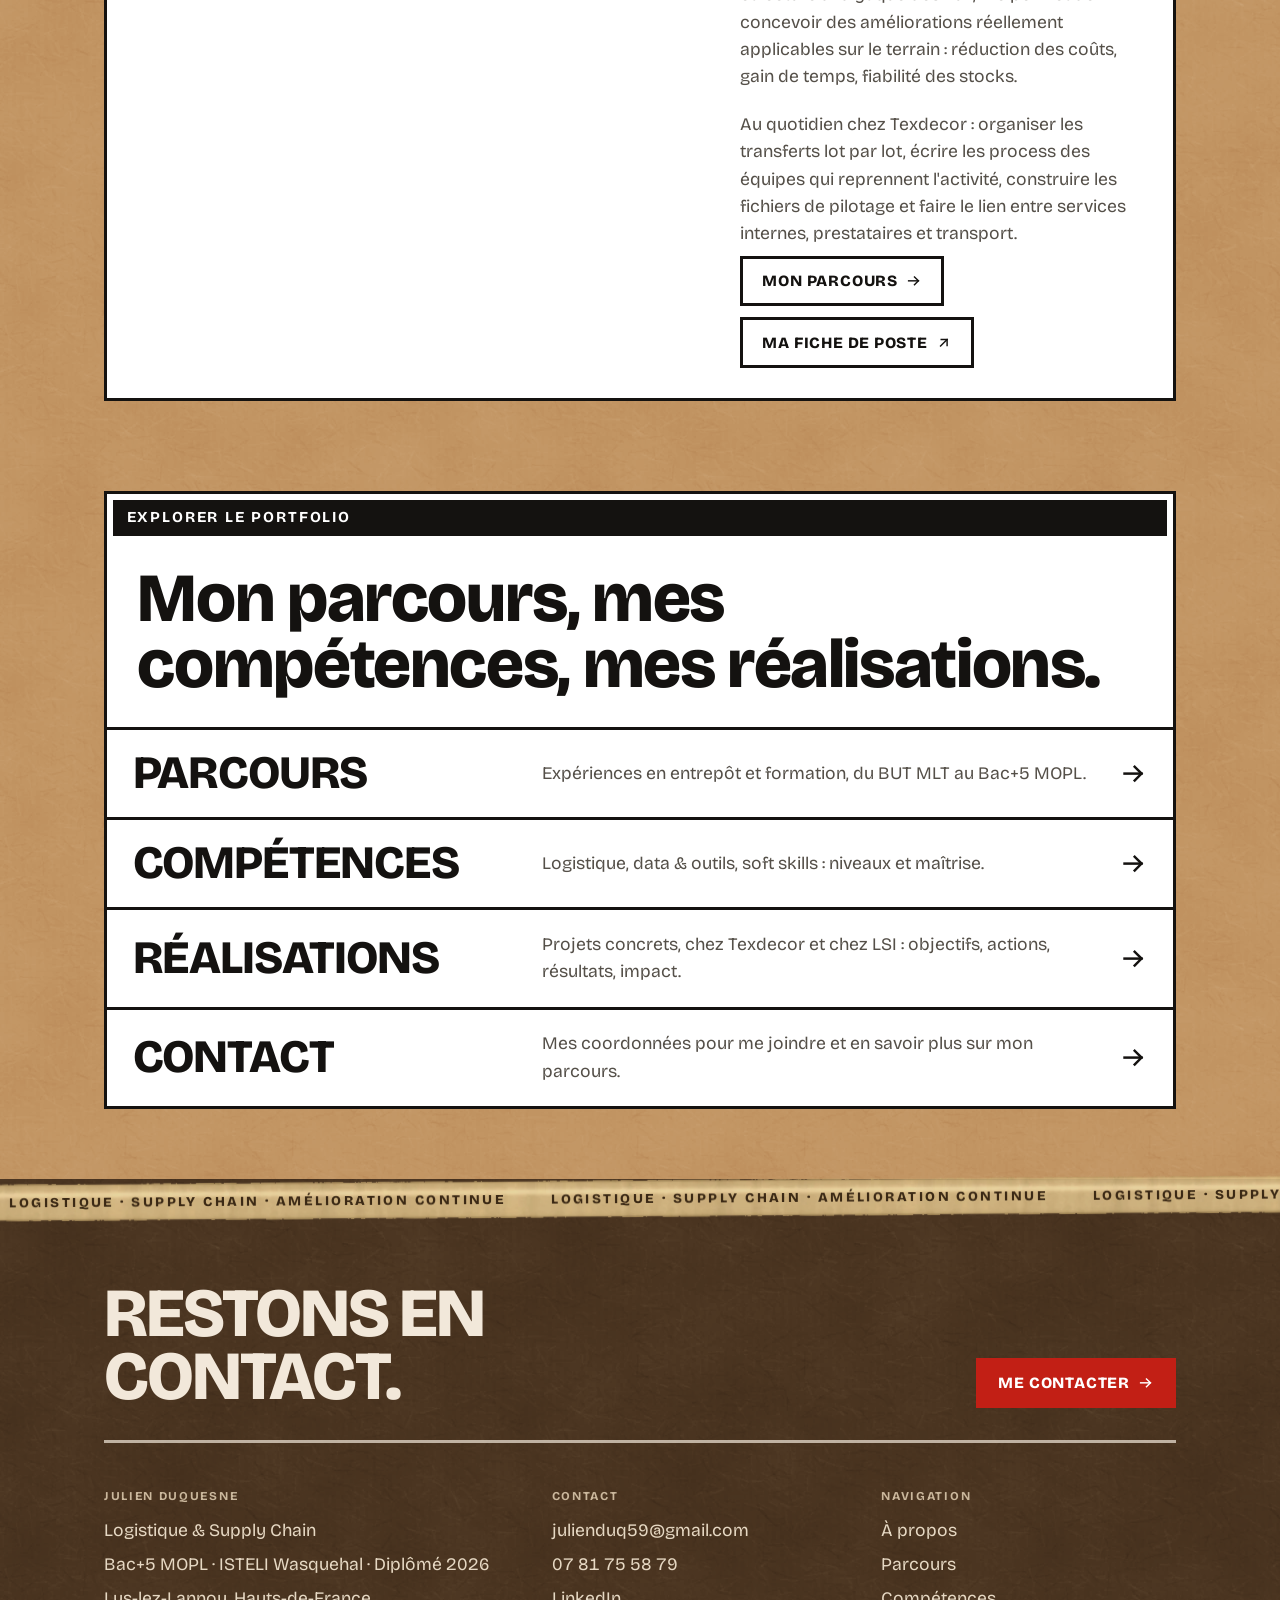
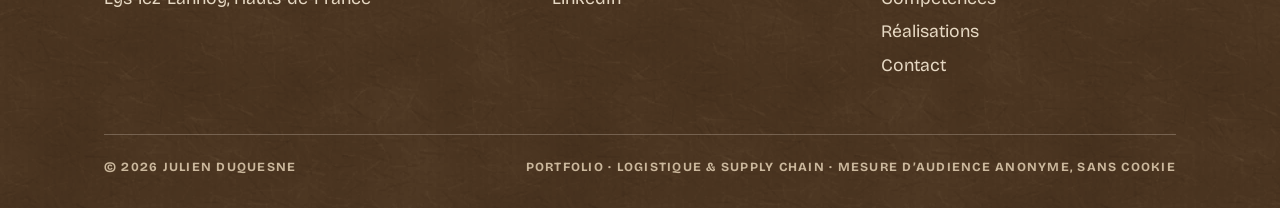
==== commit 8513c551: "Réalisations génériques chez Texdecor sur tout le portfolio Parcours (liste « Ce que j'ai fait depui" ====
--- a/index.html
+++ b/index.html
@@ -16,7 +16,7 @@
 <meta property="og:description" content="Portfolio de Julien Duquesne, chef de projet logistique chez Texdecor (CDD), diplômé Bac+5 MOPL. Optimisation du stockage, des process et de la performance logistique." />
 <meta property="og:image" content="https://julienduq59.github.io/PortfolioDuquesneJulien/assets/og-banner.jpg" />
 <meta name="twitter:card" content="summary_large_image" />
-<link rel="stylesheet" href="assets/styles.css?v=20261025-3" />
+<link rel="stylesheet" href="assets/styles.css?v=20261106" />
 </head>
 <body>
 
@@ -102,6 +102,11 @@
           de concevoir des améliorations réellement applicables sur le terrain : réduction des coûts,
           gain de temps, fiabilité des stocks.
         </p>
+        <p class="muted">
+          Au quotidien chez Texdecor : organiser les transferts lot par lot, écrire les process des
+          équipes qui reprennent l'activité, construire les fichiers de pilotage et faire le lien
+          entre services internes, prestataires et transport.
+        </p>
         <div class="eyebrow-row" style="margin-top:0.5rem;gap:0.7rem;">
           <a class="btn btn--ghost" href="a-propos.html">Mon parcours <span class="arrow">→</span></a>
           <a class="btn btn--ghost" href="assets/fiche-de-poste-chef-de-projet-logistique.pdf" target="_blank" rel="noopener">Ma fiche de poste <span class="arrow">↗</span></a>
@@ -133,7 +138,7 @@
       </a>
       <a class="dest-row" href="realisations.html">
         <h3>Réalisations</h3>
-        <p>Projets concrets d'optimisation : objectifs, actions, résultats, impact.</p>
+        <p>Projets concrets, chez Texdecor et chez LSI : objectifs, actions, résultats, impact.</p>
         <span class="arrow">→</span>
       </a>
       <a class="dest-row" href="contact.html">
@@ -149,6 +154,6 @@
 
 <footer data-footer></footer>
 
-<script src="assets/site.js?v=20261025-3"></script>
+<script src="assets/site.js?v=20261106"></script>
 </body>
 </html>
